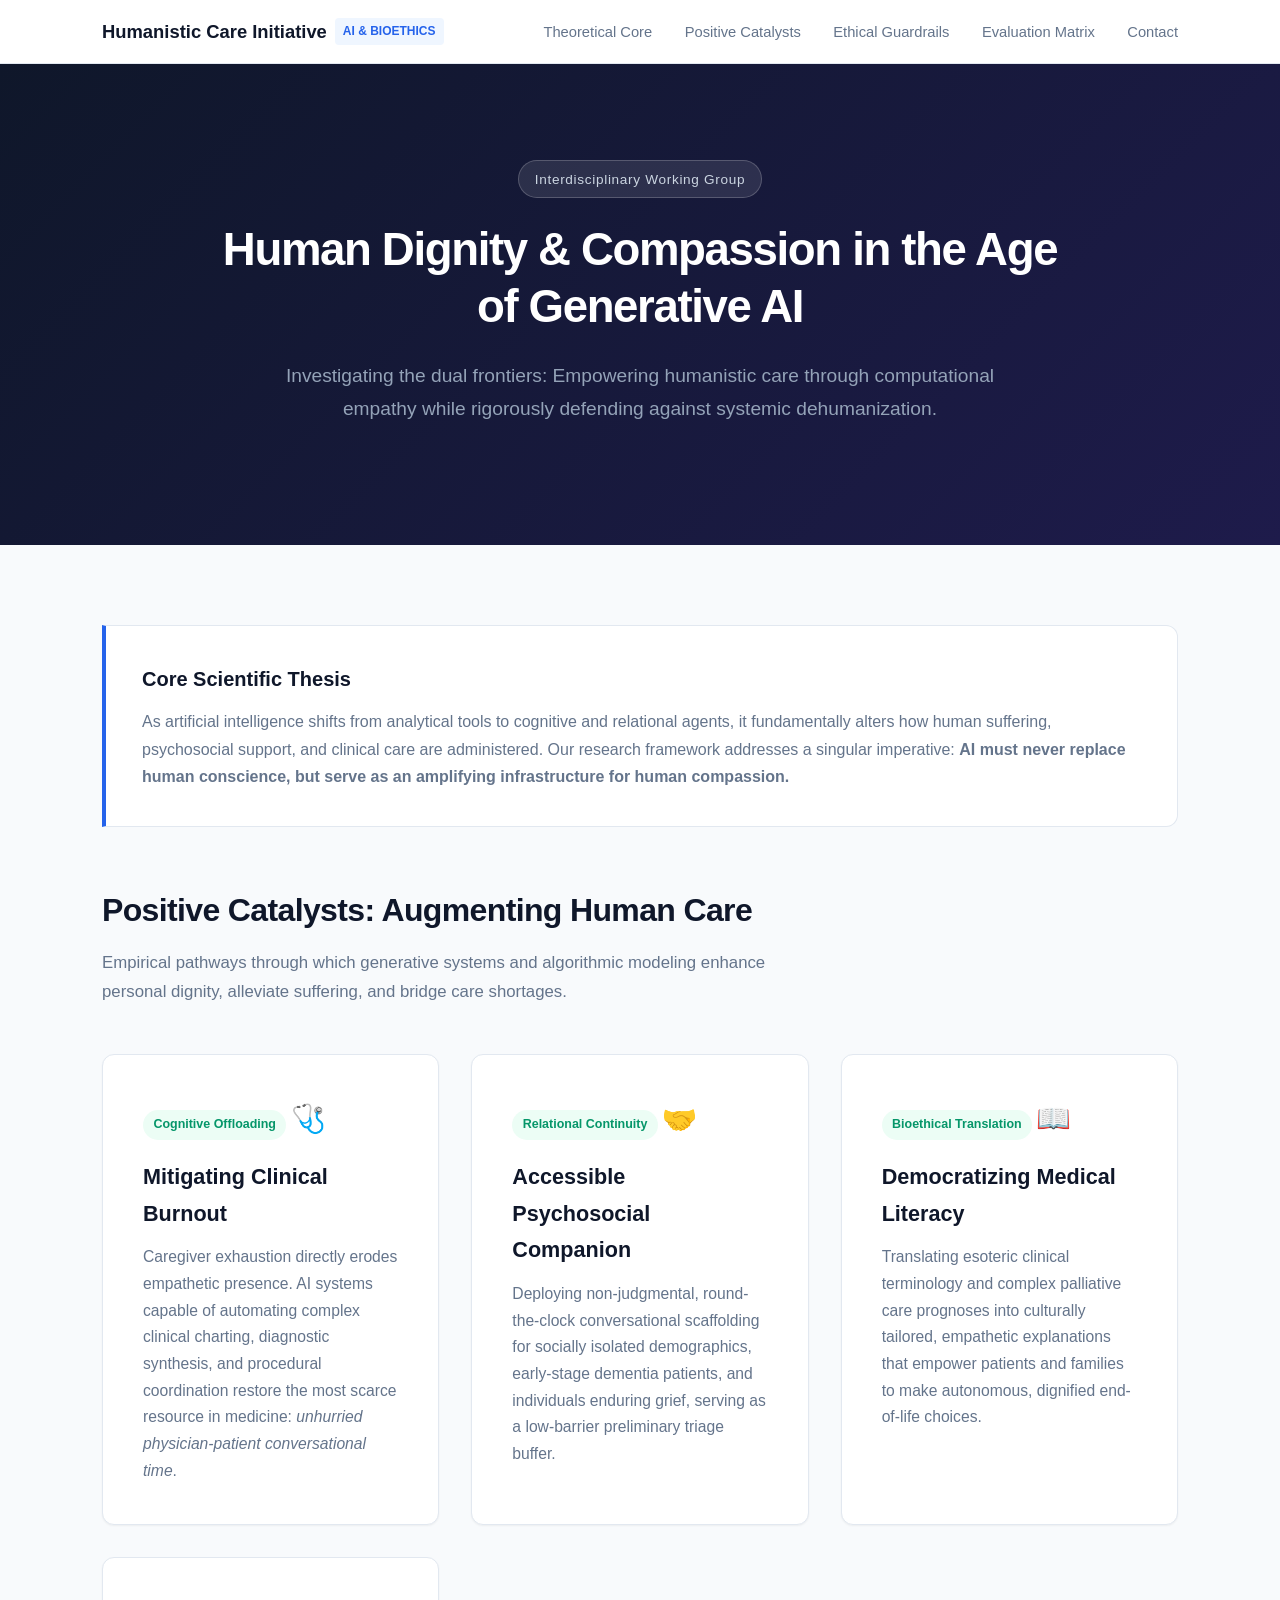
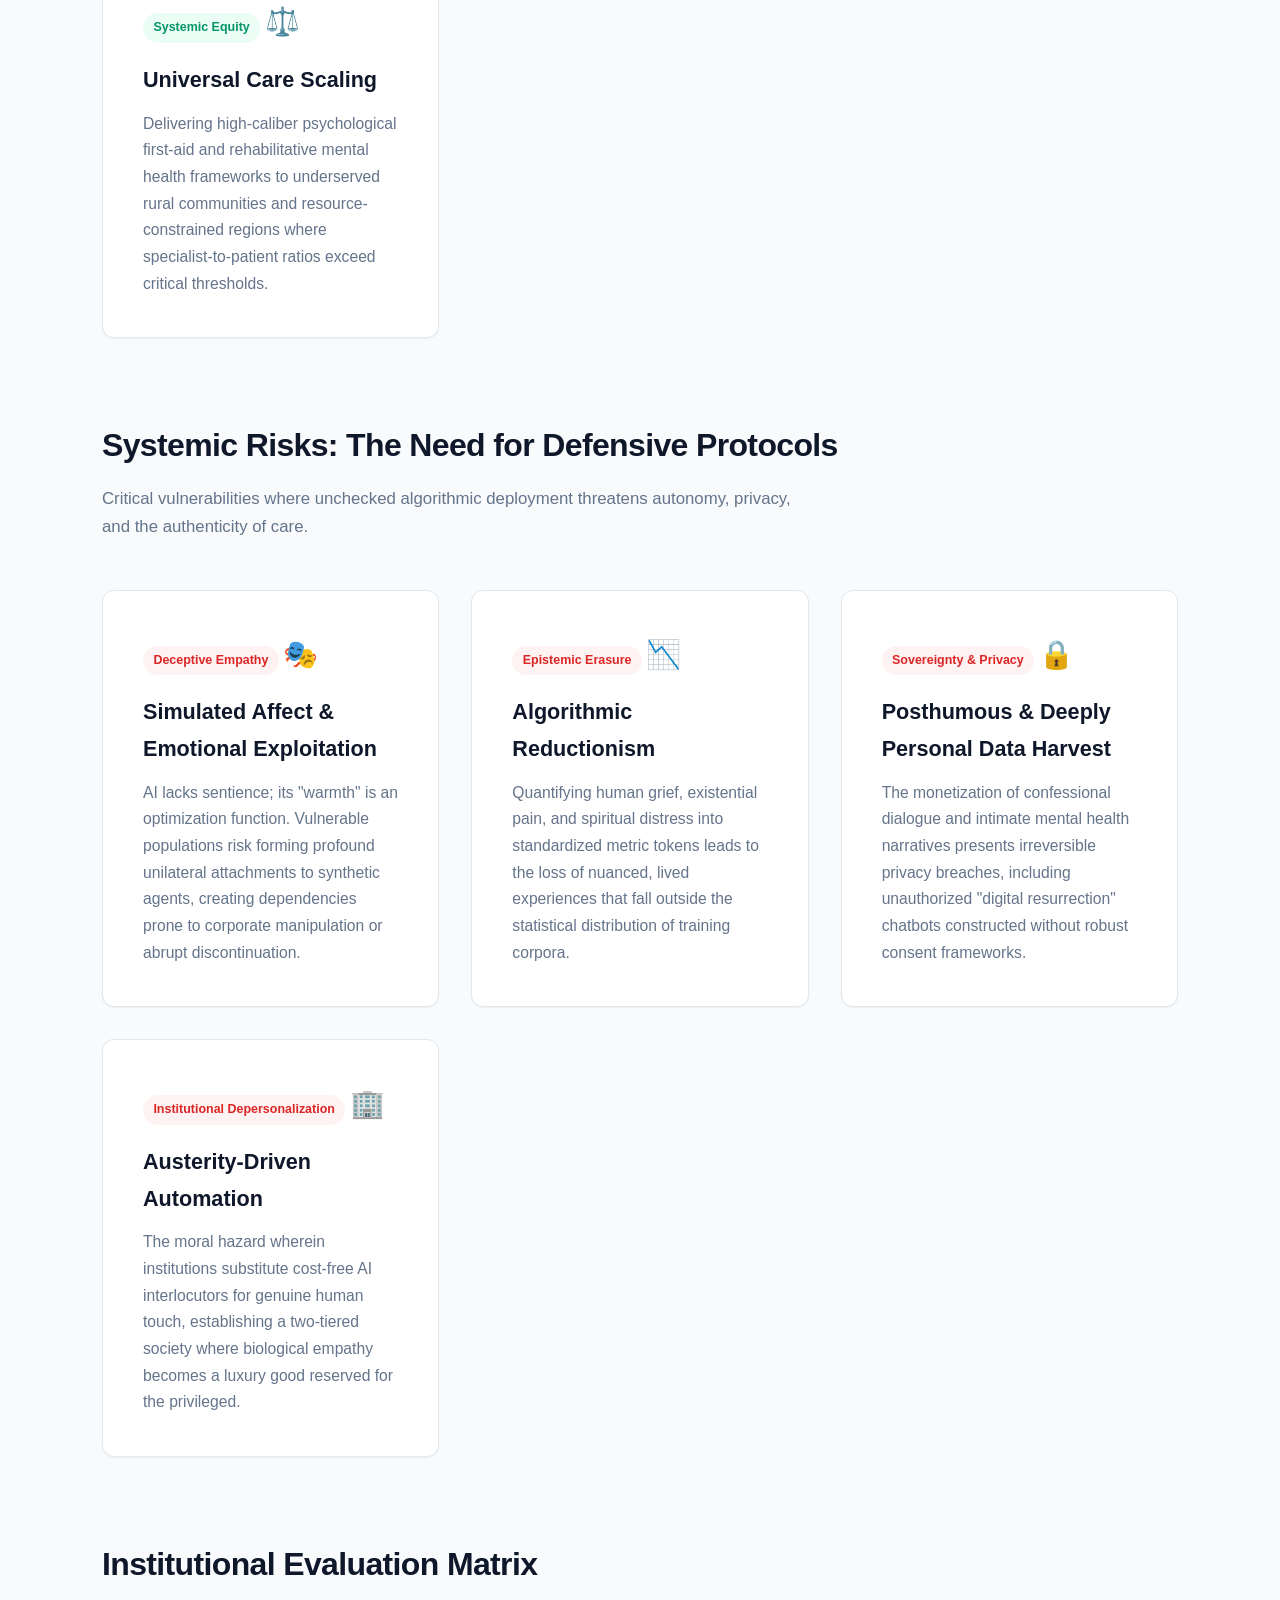
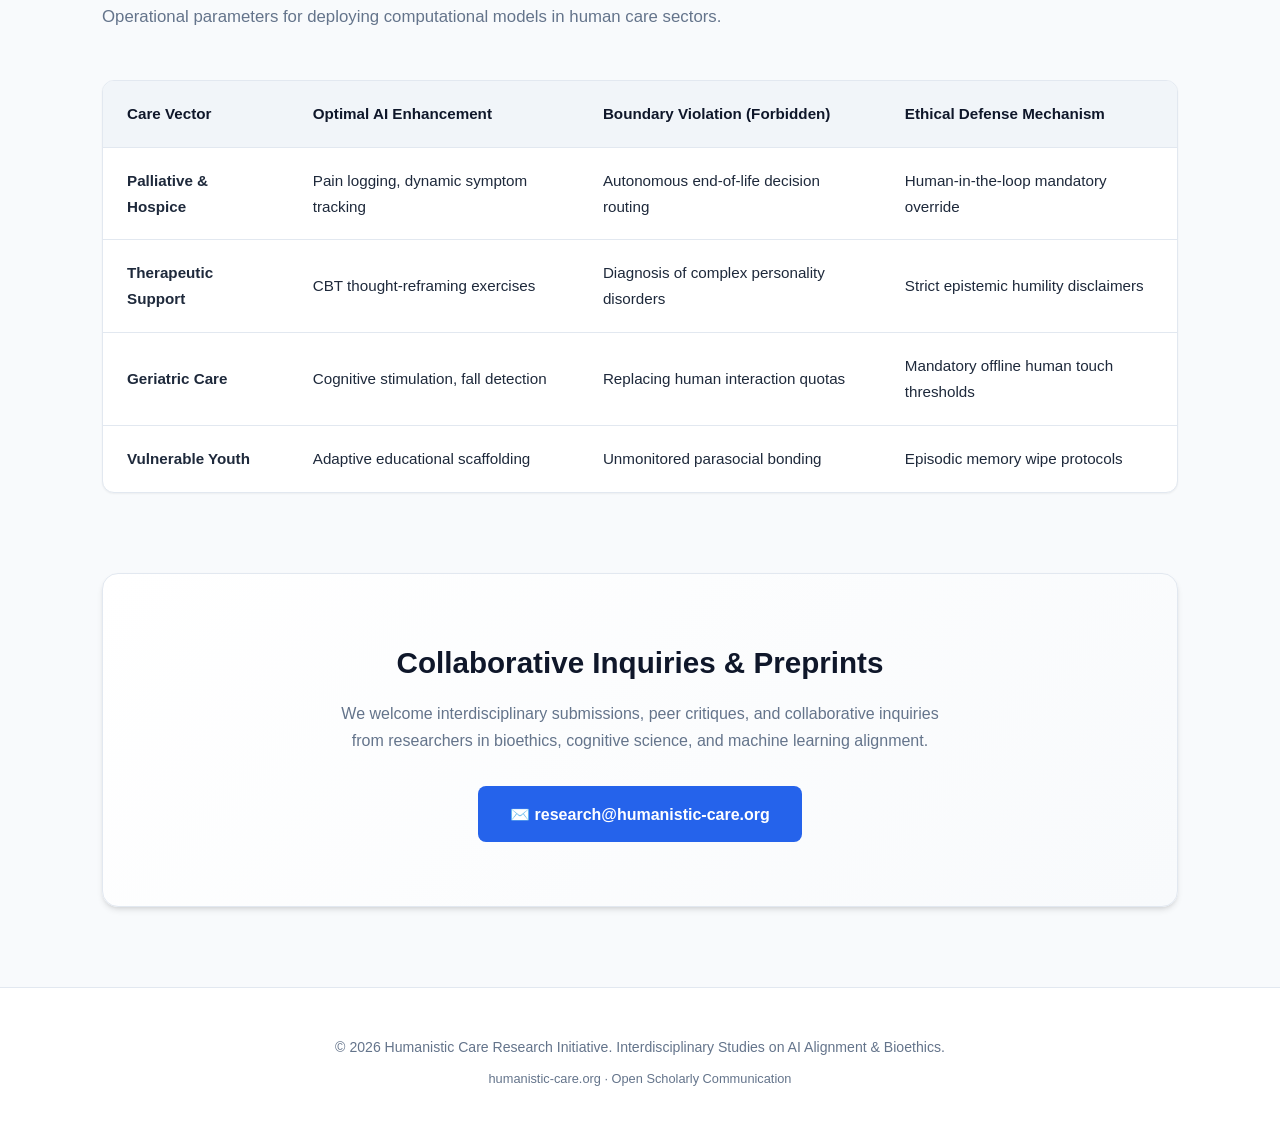
==== index.html @ 0f1ab233 "Update index.html" ====
<!DOCTYPE html>
<html lang="en">
<head>
  <meta charset="UTF-8">
  <meta name="viewport" content="width=device-width, initial-scale=1.0">
  <title>Humanistic Care in the Age of AI | Research Initiative</title>
  <meta name="description" content="Investigating the dual frontiers of artificial intelligence in humanistic care: positive catalysts for human dignity and ethical defense against systemic risks.">
  <style>
    :root {
      --primary: #0f172a;
      --secondary: #1e293b;
      --accent: #2563eb;
      --accent-soft: #eff6ff;
      --risk: #dc2626;
      --risk-soft: #fef2f2;
      --positive: #059669;
      --positive-soft: #ecfdf5;
      --text: #1e293b;
      --text-muted: #64748b;
      --bg-page: #f8fafc;
      --card-bg: #ffffff;
      --border: #e2e8f0;
      --shadow-sm: 0 1px 2px 0 rgb(0 0 0 / 0.05);
      --shadow-md: 0 4px 6px -1px rgb(0 0 0 / 0.1), 0 2px 4px -2px rgb(0 0 0 / 0.1);
      --shadow-lg: 0 10px 15px -3px rgb(0 0 0 / 0.1), 0 4px 6px -4px rgb(0 0 0 / 0.1);
    }
    * { box-sizing: border-box; margin: 0; padding: 0; }
    body {
      font-family: -apple-system, BlinkMacSystemFont, "Segoe UI", Roboto, "Helvetica Neue", Arial, sans-serif;
      line-height: 1.7;
      color: var(--text);
      background-color: var(--bg-page);
      scroll-behavior: smooth;
    }
    header {
      background: rgba(255, 255, 255, 0.95);
      backdrop-filter: blur(8px);
      border-bottom: 1px solid var(--border);
      position: sticky;
      top: 0;
      z-index: 1000;
    }
    .header-inner {
      max-width: 1140px;
      margin: 0 auto;
      padding: 1rem 2rem;
      display: flex;
      justify-content: space-between;
      align-items: center;
    }
    .brand {
      font-size: 1.15rem;
      font-weight: 700;
      color: var(--primary);
      text-decoration: none;
      display: flex;
      align-items: center;
      gap: 0.5rem;
    }
    .brand-tag {
      background: var(--accent-soft);
      color: var(--accent);
      font-size: 0.75rem;
      padding: 0.2rem 0.5rem;
      border-radius: 4px;
      font-weight: 600;
      text-transform: uppercase;
    }
    nav a {
      color: var(--text-muted);
      text-decoration: none;
      margin-left: 1.75rem;
      font-size: 0.92rem;
      font-weight: 500;
      transition: color 0.2s ease;
    }
    nav a:hover { color: var(--accent); }
    .hero {
      background: linear-gradient(135deg, #0f172a 0%, #1e1b4b 100%);
      color: #ffffff;
      padding: 6rem 2rem 5rem;
      text-align: center;
      position: relative;
    }
    .hero-container { max-width: 880px; margin: 0 auto; }
    .badge {
      display: inline-block;
      padding: 0.4rem 1rem;
      background: rgba(255, 255, 255, 0.1);
      border: 1px solid rgba(255, 255, 255, 0.2);
      border-radius: 999px;
      font-size: 0.85rem;
      letter-spacing: 0.05em;
      margin-bottom: 1.5rem;
      color: #cbd5e1;
    }
    .hero h1 {
      font-size: 2.85rem;
      font-weight: 800;
      line-height: 1.25;
      margin-bottom: 1.5rem;
      letter-spacing: -0.03em;
    }
    .hero p {
      font-size: 1.2rem;
      color: #94a3b8;
      max-width: 760px;
      margin: 0 auto 2.5rem;
      font-weight: 300;
    }
    .container { max-width: 1140px; margin: 0 auto; padding: 5rem 2rem; }
    .section-title {
      font-size: 2rem;
      font-weight: 800;
      color: var(--primary);
      margin-bottom: 0.75rem;
      letter-spacing: -0.02em;
    }
    .section-subtitle {
      color: var(--text-muted);
      font-size: 1.05rem;
      margin-bottom: 3rem;
      max-width: 720px;
    }
    .grid-2 {
      display: grid;
      grid-template-columns: repeat(auto-fit, minmax(320px, 1fr));
      gap: 2rem;
    }
    .card {
      background: var(--card-bg);
      border: 1px solid var(--border);
      border-radius: 12px;
      padding: 2.5rem;
      box-shadow: var(--shadow-sm);
      transition: all 0.25s ease;
    }
    .card:hover {
      transform: translateY(-4px);
      box-shadow: var(--shadow-lg);
    }
    .card-icon {
      font-size: 1.75rem;
      margin-bottom: 1rem;
      display: inline-block;
    }
    .card h3 {
      font-size: 1.35rem;
      color: var(--primary);
      margin-bottom: 0.75rem;
    }
    .card p {
      color: var(--text-muted);
      font-size: 0.98rem;
      line-height: 1.7;
    }
    .tag {
      display: inline-block;
      font-size: 0.78rem;
      font-weight: 600;
      padding: 0.25rem 0.65rem;
      border-radius: 999px;
      margin-bottom: 1rem;
    }
    .tag-positive { background: var(--positive-soft); color: var(--positive); }
    .tag-risk { background: var(--risk-soft); color: var(--risk); }
    .table-container {
      background: var(--card-bg);
      border: 1px solid var(--border);
      border-radius: 12px;
      overflow-x: auto;
      margin-top: 2rem;
      box-shadow: var(--shadow-sm);
    }
    table {
      width: 100%;
      border-collapse: collapse;
      text-align: left;
      font-size: 0.95rem;
    }
    th {
      background: #f1f5f9;
      color: var(--primary);
      font-weight: 600;
      padding: 1.25rem 1.5rem;
      border-bottom: 1px solid var(--border);
    }
    td {
      padding: 1.25rem 1.5rem;
      border-bottom: 1px solid var(--border);
      color: var(--text);
    }
    tr:last-child td { border-bottom: none; }
    .callout {
      border-left: 4px solid var(--accent);
      background: #ffffff;
      padding: 2.25rem;
      border-radius: 0 12px 12px 0;
      border-top: 1px solid var(--border);
      border-right: 1px solid var(--border);
      border-bottom: 1px solid var(--border);
      margin-bottom: 3.5rem;
    }
    .callout h4 {
      color: var(--primary);
      font-size: 1.25rem;
      margin-bottom: 0.75rem;
    }
    .callout p { color: var(--text-muted); font-size: 1rem; }
    .contact-card {
      background: linear-gradient(135deg, #ffffff 0%, #f8fafc 100%);
      border: 1px solid var(--border);
      border-radius: 16px;
      padding: 4rem 2rem;
      text-align: center;
      box-shadow: var(--shadow-md);
    }
    .contact-card h3 { font-size: 1.85rem; color: var(--primary); margin-bottom: 0.75rem; }
    .contact-card p { color: var(--text-muted); max-width: 600px; margin: 0 auto 2rem; }
    .email-btn {
      display: inline-flex;
      align-items: center;
      gap: 0.5rem;
      padding: 0.9rem 2rem;
      background: var(--accent);
      color: #ffffff;
      text-decoration: none;
      border-radius: 8px;
      font-weight: 600;
      font-size: 1rem;
      transition: background 0.2s ease;
    }
    .email-btn:hover { background: #1d4ed8; }
    footer {
      border-top: 1px solid var(--border);
      background: #ffffff;
      padding: 3rem 2rem;
      text-align: center;
      color: var(--text-muted);
      font-size: 0.88rem;
    }
    @media (max-width: 768px) {
      .hero h1 { font-size: 2.15rem; }
      nav { display: none; }
    }
  </style>
</head>
<body>

  <header>
    <div class="header-inner">
      <a href="#" class="brand">
        Humanistic Care Initiative
        <span class="brand-tag">AI &amp; Bioethics</span>
      </a>
      <nav>
        <a href="#mission">Theoretical Core</a>
        <a href="#catalysts">Positive Catalysts</a>
        <a href="#safeguards">Ethical Guardrails</a>
        <a href="#matrix">Evaluation Matrix</a>
        <a href="#contact">Contact</a>
      </nav>
    </div>
  </header>

  <section class="hero">
    <div class="hero-container">
      <div class="badge">Interdisciplinary Working Group</div>
      <h1>Human Dignity &amp; Compassion in the Age of Generative AI</h1>
      <p>Investigating the dual frontiers: Empowering humanistic care through computational empathy while rigorously defending against systemic dehumanization.</p>
    </div>
  </section>

  <main class="container">
    
    <section id="mission">
      <div class="callout">
        <h4>Core Scientific Thesis</h4>
        <p>As artificial intelligence shifts from analytical tools to cognitive and relational agents, it fundamentally alters how human suffering, psychosocial support, and clinical care are administered. Our research framework addresses a singular imperative: <strong>AI must never replace human conscience, but serve as an amplifying infrastructure for human compassion.</strong></p>
      </div>
    </section>

    <!-- SECTION 1: POSITIVE CATALYSTS -->
    <section id="catalysts">
      <h2 class="section-title">Positive Catalysts: Augmenting Human Care</h2>
      <p class="section-subtitle">Empirical pathways through which generative systems and algorithmic modeling enhance personal dignity, alleviate suffering, and bridge care shortages.</p>
      
      <div class="grid-2">
        <div class="card">
          <span class="tag tag-positive">Cognitive Offloading</span>
          <div class="card-icon">🩺</div>
          <h3>Mitigating Clinical Burnout</h3>
          <p>Caregiver exhaustion directly erodes empathetic presence. AI systems capable of automating complex clinical charting, diagnostic synthesis, and procedural coordination restore the most scarce resource in medicine: <em>unhurried physician-patient conversational time</em>.</p>
        </div>

        <div class="card">
          <span class="tag tag-positive">Relational Continuity</span>
          <div class="card-icon">🤝</div>
          <h3>Accessible Psychosocial Companion</h3>
          <p>Deploying non-judgmental, round-the-clock conversational scaffolding for socially isolated demographics, early-stage dementia patients, and individuals enduring grief, serving as a low-barrier preliminary triage buffer.</p>
        </div>

        <div class="card">
          <span class="tag tag-positive">Bioethical Translation</span>
          <div class="card-icon">📖</div>
          <h3>Democratizing Medical Literacy</h3>
          <p>Translating esoteric clinical terminology and complex palliative care prognoses into culturally tailored, empathetic explanations that empower patients and families to make autonomous, dignified end-of-life choices.</p>
        </div>

        <div class="card">
          <span class="tag tag-positive">Systemic Equity</span>
          <div class="card-icon">⚖️</div>
          <h3>Universal Care Scaling</h3>
          <p>Delivering high-caliber psychological first-aid and rehabilitative mental health frameworks to underserved rural communities and resource-constrained regions where specialist-to-patient ratios exceed critical thresholds.</p>
        </div>
      </div>
    </section>

    <!-- SECTION 2: ETHICAL SAFEGUARDS -->
    <section id="safeguards" style="margin-top: 5rem;">
      <h2 class="section-title">Systemic Risks: The Need for Defensive Protocols</h2>
      <p class="section-subtitle">Critical vulnerabilities where unchecked algorithmic deployment threatens autonomy, privacy, and the authenticity of care.</p>
      
      <div class="grid-2">
        <div class="card">
          <span class="tag tag-risk">Deceptive Empathy</span>
          <div class="card-icon">🎭</div>
          <h3>Simulated Affect &amp; Emotional Exploitation</h3>
          <p>AI lacks sentience; its "warmth" is an optimization function. Vulnerable populations risk forming profound unilateral attachments to synthetic agents, creating dependencies prone to corporate manipulation or abrupt discontinuation.</p>
        </div>

        <div class="card">
          <span class="tag tag-risk">Epistemic Erasure</span>
          <div class="card-icon">📉</div>
          <h3>Algorithmic Reductionism</h3>
          <p>Quantifying human grief, existential pain, and spiritual distress into standardized metric tokens leads to the loss of nuanced, lived experiences that fall outside the statistical distribution of training corpora.</p>
        </div>

        <div class="card">
          <span class="tag tag-risk">Sovereignty &amp; Privacy</span>
          <div class="card-icon">🔒</div>
          <h3>Posthumous &amp; Deeply Personal Data Harvest</h3>
          <p>The monetization of confessional dialogue and intimate mental health narratives presents irreversible privacy breaches, including unauthorized "digital resurrection" chatbots constructed without robust consent frameworks.</p>
        </div>

        <div class="card">
          <span class="tag tag-risk">Institutional Depersonalization</span>
          <div class="card-icon">🏢</div>
          <h3>Austerity-Driven Automation</h3>
          <p>The moral hazard wherein institutions substitute cost-free AI interlocutors for genuine human touch, establishing a two-tiered society where biological empathy becomes a luxury good reserved for the privileged.</p>
        </div>
      </div>
    </section>

    <!-- SECTION 3: COMPARATIVE MATRIX -->
    <section id="matrix" style="margin-top: 5rem;">
      <h2 class="section-title">Institutional Evaluation Matrix</h2>
      <p class="section-subtitle">Operational parameters for deploying computational models in human care sectors.</p>
      
      <div class="table-container">
        <table>
          <thead>
            <tr>
              <th>Care Vector</th>
              <th>Optimal AI Enhancement</th>
              <th>Boundary Violation (Forbidden)</th>
              <th>Ethical Defense Mechanism</th>
            </tr>
          </thead>
          <tbody>
            <tr>
              <td><strong>Palliative &amp; Hospice</strong></td>
              <td>Pain logging, dynamic symptom tracking</td>
              <td>Autonomous end-of-life decision routing</td>
              <td>Human-in-the-loop mandatory override</td>
            </tr>
            <tr>
              <td><strong>Therapeutic Support</strong></td>
              <td>CBT thought-reframing exercises</td>
              <td>Diagnosis of complex personality disorders</td>
              <td>Strict epistemic humility disclaimers</td>
            </tr>
            <tr>
              <td><strong>Geriatric Care</strong></td>
              <td>Cognitive stimulation, fall detection</td>
              <td>Replacing human interaction quotas</td>
              <td>Mandatory offline human touch thresholds</td>
            </tr>
            <tr>
              <td><strong>Vulnerable Youth</strong></td>
              <td>Adaptive educational scaffolding</td>
              <td>Unmonitored parasocial bonding</td>
              <td>Episodic memory wipe protocols</td>
            </tr>
          </tbody>
        </table>
      </div>
    </section>

    <!-- SECTION 4: CONTACT / INQUIRY -->
    <section id="contact" style="margin-top: 5rem;">
      <div class="contact-card">
        <h3>Collaborative Inquiries &amp; Preprints</h3>
        <p>We welcome interdisciplinary submissions, peer critiques, and collaborative inquiries from researchers in bioethics, cognitive science, and machine learning alignment.</p>
        <a href="mailto:research@humanistic-care.org" class="email-btn">
          ✉️ research@humanistic-care.org
        </a>
      </div>
    </section>

  </main>

  <footer>
    <p>&copy; 2026 Humanistic Care Research Initiative. Interdisciplinary Studies on AI Alignment &amp; Bioethics.</p>
    <p style="margin-top: 0.5rem; font-size: 0.8rem;">humanistic-care.org &middot; Open Scholarly Communication</p>
  </footer>

</body>
</html>
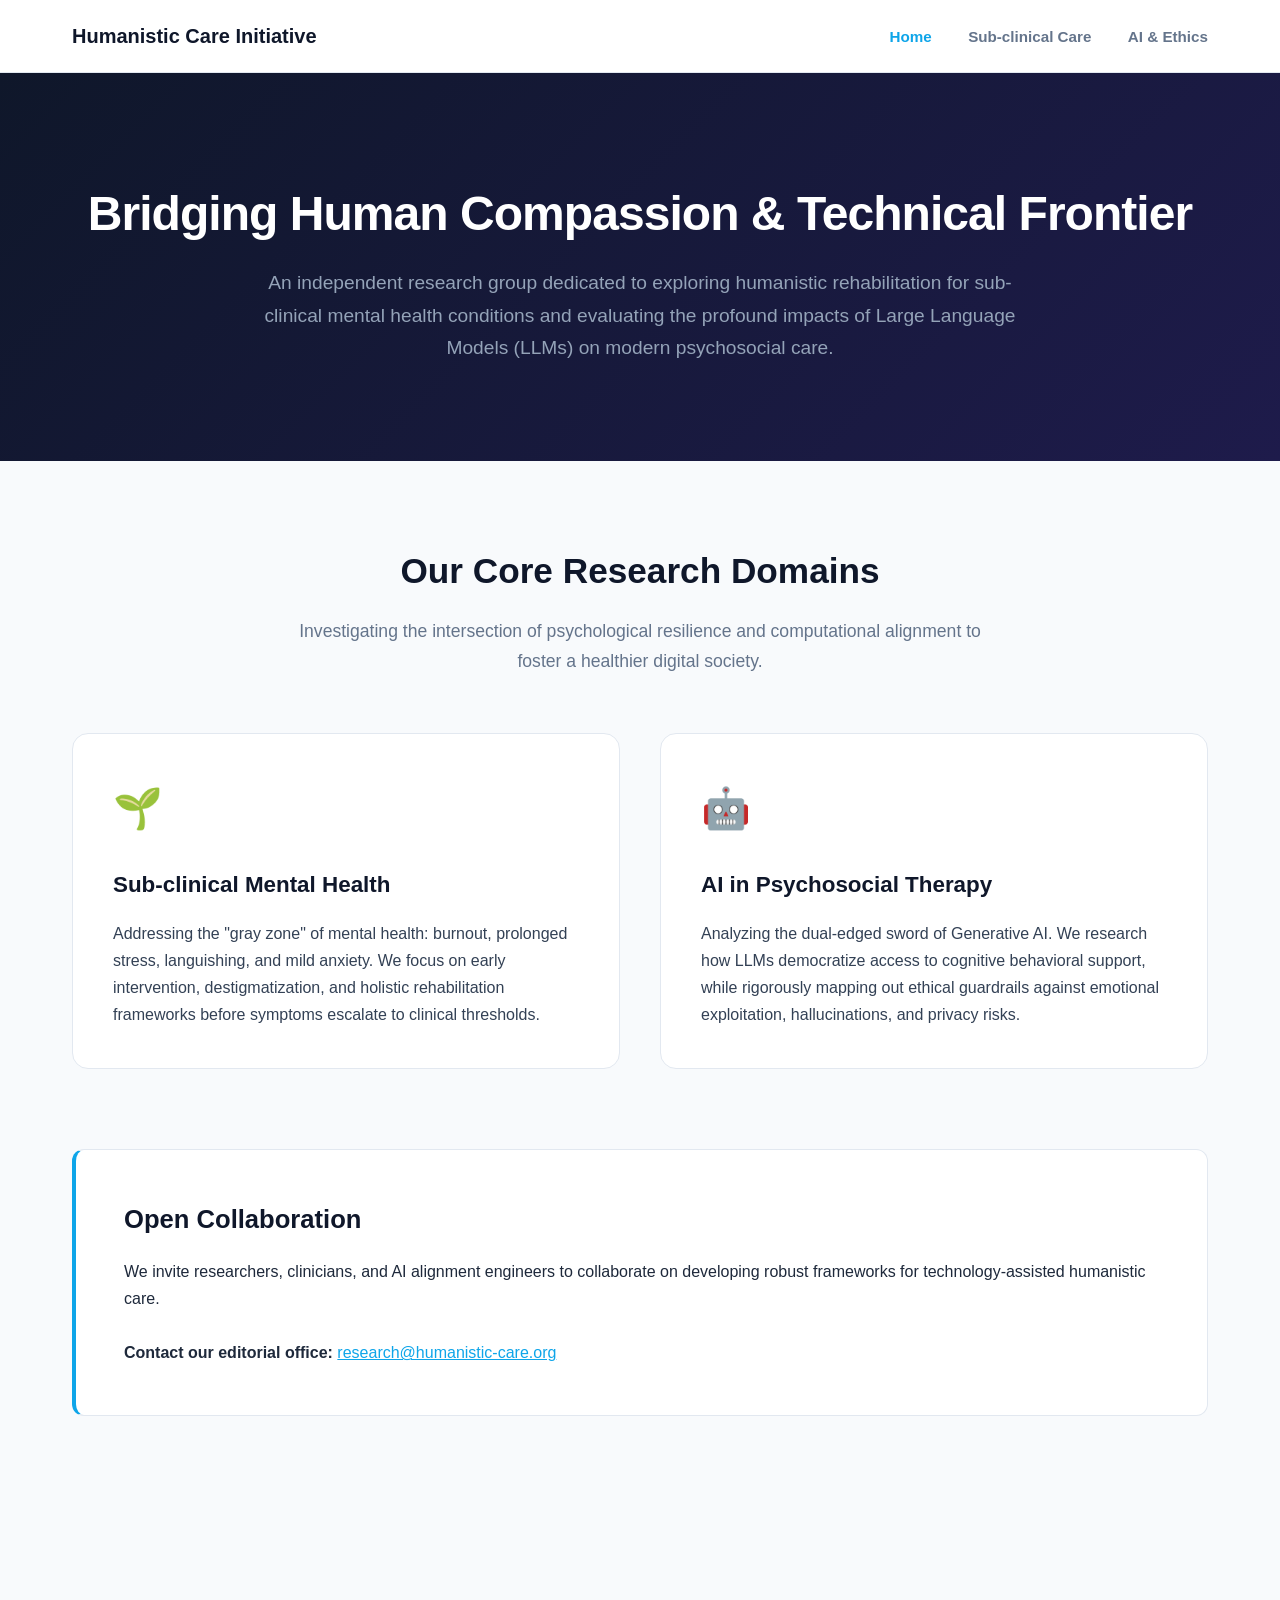
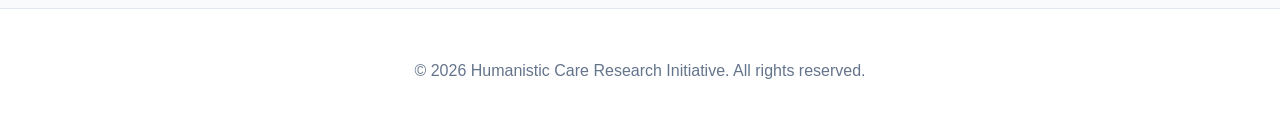
==== commit ee9bd8bf: "Update index.html" ====
--- a/index.html
+++ b/index.html
@@ -3,417 +3,60 @@
 <head>
   <meta charset="UTF-8">
   <meta name="viewport" content="width=device-width, initial-scale=1.0">
-  <title>Humanistic Care in the Age of AI | Research Initiative</title>
-  <meta name="description" content="Investigating the dual frontiers of artificial intelligence in humanistic care: positive catalysts for human dignity and ethical defense against systemic risks.">
-  <style>
-    :root {
-      --primary: #0f172a;
-      --secondary: #1e293b;
-      --accent: #2563eb;
-      --accent-soft: #eff6ff;
-      --risk: #dc2626;
-      --risk-soft: #fef2f2;
-      --positive: #059669;
-      --positive-soft: #ecfdf5;
-      --text: #1e293b;
-      --text-muted: #64748b;
-      --bg-page: #f8fafc;
-      --card-bg: #ffffff;
-      --border: #e2e8f0;
-      --shadow-sm: 0 1px 2px 0 rgb(0 0 0 / 0.05);
-      --shadow-md: 0 4px 6px -1px rgb(0 0 0 / 0.1), 0 2px 4px -2px rgb(0 0 0 / 0.1);
-      --shadow-lg: 0 10px 15px -3px rgb(0 0 0 / 0.1), 0 4px 6px -4px rgb(0 0 0 / 0.1);
-    }
-    * { box-sizing: border-box; margin: 0; padding: 0; }
-    body {
-      font-family: -apple-system, BlinkMacSystemFont, "Segoe UI", Roboto, "Helvetica Neue", Arial, sans-serif;
-      line-height: 1.7;
-      color: var(--text);
-      background-color: var(--bg-page);
-      scroll-behavior: smooth;
-    }
-    header {
-      background: rgba(255, 255, 255, 0.95);
-      backdrop-filter: blur(8px);
-      border-bottom: 1px solid var(--border);
-      position: sticky;
-      top: 0;
-      z-index: 1000;
-    }
-    .header-inner {
-      max-width: 1140px;
-      margin: 0 auto;
-      padding: 1rem 2rem;
-      display: flex;
-      justify-content: space-between;
-      align-items: center;
-    }
-    .brand {
-      font-size: 1.15rem;
-      font-weight: 700;
-      color: var(--primary);
-      text-decoration: none;
-      display: flex;
-      align-items: center;
-      gap: 0.5rem;
-    }
-    .brand-tag {
-      background: var(--accent-soft);
-      color: var(--accent);
-      font-size: 0.75rem;
-      padding: 0.2rem 0.5rem;
-      border-radius: 4px;
-      font-weight: 600;
-      text-transform: uppercase;
-    }
-    nav a {
-      color: var(--text-muted);
-      text-decoration: none;
-      margin-left: 1.75rem;
-      font-size: 0.92rem;
-      font-weight: 500;
-      transition: color 0.2s ease;
-    }
-    nav a:hover { color: var(--accent); }
-    .hero {
-      background: linear-gradient(135deg, #0f172a 0%, #1e1b4b 100%);
-      color: #ffffff;
-      padding: 6rem 2rem 5rem;
-      text-align: center;
-      position: relative;
-    }
-    .hero-container { max-width: 880px; margin: 0 auto; }
-    .badge {
-      display: inline-block;
-      padding: 0.4rem 1rem;
-      background: rgba(255, 255, 255, 0.1);
-      border: 1px solid rgba(255, 255, 255, 0.2);
-      border-radius: 999px;
-      font-size: 0.85rem;
-      letter-spacing: 0.05em;
-      margin-bottom: 1.5rem;
-      color: #cbd5e1;
-    }
-    .hero h1 {
-      font-size: 2.85rem;
-      font-weight: 800;
-      line-height: 1.25;
-      margin-bottom: 1.5rem;
-      letter-spacing: -0.03em;
-    }
-    .hero p {
-      font-size: 1.2rem;
-      color: #94a3b8;
-      max-width: 760px;
-      margin: 0 auto 2.5rem;
-      font-weight: 300;
-    }
-    .container { max-width: 1140px; margin: 0 auto; padding: 5rem 2rem; }
-    .section-title {
-      font-size: 2rem;
-      font-weight: 800;
-      color: var(--primary);
-      margin-bottom: 0.75rem;
-      letter-spacing: -0.02em;
-    }
-    .section-subtitle {
-      color: var(--text-muted);
-      font-size: 1.05rem;
-      margin-bottom: 3rem;
-      max-width: 720px;
-    }
-    .grid-2 {
-      display: grid;
-      grid-template-columns: repeat(auto-fit, minmax(320px, 1fr));
-      gap: 2rem;
-    }
-    .card {
-      background: var(--card-bg);
-      border: 1px solid var(--border);
-      border-radius: 12px;
-      padding: 2.5rem;
-      box-shadow: var(--shadow-sm);
-      transition: all 0.25s ease;
-    }
-    .card:hover {
-      transform: translateY(-4px);
-      box-shadow: var(--shadow-lg);
-    }
-    .card-icon {
-      font-size: 1.75rem;
-      margin-bottom: 1rem;
-      display: inline-block;
-    }
-    .card h3 {
-      font-size: 1.35rem;
-      color: var(--primary);
-      margin-bottom: 0.75rem;
-    }
-    .card p {
-      color: var(--text-muted);
-      font-size: 0.98rem;
-      line-height: 1.7;
-    }
-    .tag {
-      display: inline-block;
-      font-size: 0.78rem;
-      font-weight: 600;
-      padding: 0.25rem 0.65rem;
-      border-radius: 999px;
-      margin-bottom: 1rem;
-    }
-    .tag-positive { background: var(--positive-soft); color: var(--positive); }
-    .tag-risk { background: var(--risk-soft); color: var(--risk); }
-    .table-container {
-      background: var(--card-bg);
-      border: 1px solid var(--border);
-      border-radius: 12px;
-      overflow-x: auto;
-      margin-top: 2rem;
-      box-shadow: var(--shadow-sm);
-    }
-    table {
-      width: 100%;
-      border-collapse: collapse;
-      text-align: left;
-      font-size: 0.95rem;
-    }
-    th {
-      background: #f1f5f9;
-      color: var(--primary);
-      font-weight: 600;
-      padding: 1.25rem 1.5rem;
-      border-bottom: 1px solid var(--border);
-    }
-    td {
-      padding: 1.25rem 1.5rem;
-      border-bottom: 1px solid var(--border);
-      color: var(--text);
-    }
-    tr:last-child td { border-bottom: none; }
-    .callout {
-      border-left: 4px solid var(--accent);
-      background: #ffffff;
-      padding: 2.25rem;
-      border-radius: 0 12px 12px 0;
-      border-top: 1px solid var(--border);
-      border-right: 1px solid var(--border);
-      border-bottom: 1px solid var(--border);
-      margin-bottom: 3.5rem;
-    }
-    .callout h4 {
-      color: var(--primary);
-      font-size: 1.25rem;
-      margin-bottom: 0.75rem;
-    }
-    .callout p { color: var(--text-muted); font-size: 1rem; }
-    .contact-card {
-      background: linear-gradient(135deg, #ffffff 0%, #f8fafc 100%);
-      border: 1px solid var(--border);
-      border-radius: 16px;
-      padding: 4rem 2rem;
-      text-align: center;
-      box-shadow: var(--shadow-md);
-    }
-    .contact-card h3 { font-size: 1.85rem; color: var(--primary); margin-bottom: 0.75rem; }
-    .contact-card p { color: var(--text-muted); max-width: 600px; margin: 0 auto 2rem; }
-    .email-btn {
-      display: inline-flex;
-      align-items: center;
-      gap: 0.5rem;
-      padding: 0.9rem 2rem;
-      background: var(--accent);
-      color: #ffffff;
-      text-decoration: none;
-      border-radius: 8px;
-      font-weight: 600;
-      font-size: 1rem;
-      transition: background 0.2s ease;
-    }
-    .email-btn:hover { background: #1d4ed8; }
-    footer {
-      border-top: 1px solid var(--border);
-      background: #ffffff;
-      padding: 3rem 2rem;
-      text-align: center;
-      color: var(--text-muted);
-      font-size: 0.88rem;
-    }
-    @media (max-width: 768px) {
-      .hero h1 { font-size: 2.15rem; }
-      nav { display: none; }
-    }
-  </style>
+  <title>Humanistic Care Research Initiative</title>
+  <link rel="stylesheet" href="style.css">
 </head>
 <body>
-
   <header>
     <div class="header-inner">
-      <a href="#" class="brand">
-        Humanistic Care Initiative
-        <span class="brand-tag">AI &amp; Bioethics</span>
-      </a>
-      <nav>
-        <a href="#mission">Theoretical Core</a>
-        <a href="#catalysts">Positive Catalysts</a>
-        <a href="#safeguards">Ethical Guardrails</a>
-        <a href="#matrix">Evaluation Matrix</a>
-        <a href="#contact">Contact</a>
+      <a href="index.html" class="brand">Humanistic Care Initiative</a>
+      <nav class="nav-links">
+        <a href="index.html" class="active">Home</a>
+        <a href="subclinical.html">Sub-clinical Care</a>
+        <a href="ai-ethics.html">AI & Ethics</a>
       </nav>
     </div>
   </header>
 
   <section class="hero">
-    <div class="hero-container">
-      <div class="badge">Interdisciplinary Working Group</div>
-      <h1>Human Dignity &amp; Compassion in the Age of Generative AI</h1>
-      <p>Investigating the dual frontiers: Empowering humanistic care through computational empathy while rigorously defending against systemic dehumanization.</p>
-    </div>
+    <h1>Bridging Human Compassion & Technical Frontier</h1>
+    <p>An independent research group dedicated to exploring humanistic rehabilitation for sub-clinical mental health conditions and evaluating the profound impacts of Large Language Models (LLMs) on modern psychosocial care.</p>
   </section>
 
   <main class="container">
-    
-    <section id="mission">
-      <div class="callout">
-        <h4>Core Scientific Thesis</h4>
-        <p>As artificial intelligence shifts from analytical tools to cognitive and relational agents, it fundamentally alters how human suffering, psychosocial support, and clinical care are administered. Our research framework addresses a singular imperative: <strong>AI must never replace human conscience, but serve as an amplifying infrastructure for human compassion.</strong></p>
-      </div>
-    </section>
+    <div class="section-header">
+      <h2>Our Core Research Domains</h2>
+      <p>Investigating the intersection of psychological resilience and computational alignment to foster a healthier digital society.</p>
+    </div>
 
-    <!-- SECTION 1: POSITIVE CATALYSTS -->
-    <section id="catalysts">
-      <h2 class="section-title">Positive Catalysts: Augmenting Human Care</h2>
-      <p class="section-subtitle">Empirical pathways through which generative systems and algorithmic modeling enhance personal dignity, alleviate suffering, and bridge care shortages.</p>
+    <div class="grid">
+      <a href="subclinical.html" style="text-decoration: none; color: inherit;">
+        <div class="card">
+          <div class="card-icon">🌱</div>
+          <h3>Sub-clinical Mental Health</h3>
+          <p>Addressing the "gray zone" of mental health: burnout, prolonged stress, languishing, and mild anxiety. We focus on early intervention, destigmatization, and holistic rehabilitation frameworks before symptoms escalate to clinical thresholds.</p>
+        </div>
+      </a>
       
-      <div class="grid-2">
+      <a href="ai-ethics.html" style="text-decoration: none; color: inherit;">
         <div class="card">
-          <span class="tag tag-positive">Cognitive Offloading</span>
-          <div class="card-icon">🩺</div>
-          <h3>Mitigating Clinical Burnout</h3>
-          <p>Caregiver exhaustion directly erodes empathetic presence. AI systems capable of automating complex clinical charting, diagnostic synthesis, and procedural coordination restore the most scarce resource in medicine: <em>unhurried physician-patient conversational time</em>.</p>
+          <div class="card-icon">🤖</div>
+          <h3>AI in Psychosocial Therapy</h3>
+          <p>Analyzing the dual-edged sword of Generative AI. We research how LLMs democratize access to cognitive behavioral support, while rigorously mapping out ethical guardrails against emotional exploitation, hallucinations, and privacy risks.</p>
         </div>
+      </a>
+    </div>
 
-        <div class="card">
-          <span class="tag tag-positive">Relational Continuity</span>
-          <div class="card-icon">🤝</div>
-          <h3>Accessible Psychosocial Companion</h3>
-          <p>Deploying non-judgmental, round-the-clock conversational scaffolding for socially isolated demographics, early-stage dementia patients, and individuals enduring grief, serving as a low-barrier preliminary triage buffer.</p>
-        </div>
-
-        <div class="card">
-          <span class="tag tag-positive">Bioethical Translation</span>
-          <div class="card-icon">📖</div>
-          <h3>Democratizing Medical Literacy</h3>
-          <p>Translating esoteric clinical terminology and complex palliative care prognoses into culturally tailored, empathetic explanations that empower patients and families to make autonomous, dignified end-of-life choices.</p>
-        </div>
-
-        <div class="card">
-          <span class="tag tag-positive">Systemic Equity</span>
-          <div class="card-icon">⚖️</div>
-          <h3>Universal Care Scaling</h3>
-          <p>Delivering high-caliber psychological first-aid and rehabilitative mental health frameworks to underserved rural communities and resource-constrained regions where specialist-to-patient ratios exceed critical thresholds.</p>
-        </div>
-      </div>
-    </section>
-
-    <!-- SECTION 2: ETHICAL SAFEGUARDS -->
-    <section id="safeguards" style="margin-top: 5rem;">
-      <h2 class="section-title">Systemic Risks: The Need for Defensive Protocols</h2>
-      <p class="section-subtitle">Critical vulnerabilities where unchecked algorithmic deployment threatens autonomy, privacy, and the authenticity of care.</p>
-      
-      <div class="grid-2">
-        <div class="card">
-          <span class="tag tag-risk">Deceptive Empathy</span>
-          <div class="card-icon">🎭</div>
-          <h3>Simulated Affect &amp; Emotional Exploitation</h3>
-          <p>AI lacks sentience; its "warmth" is an optimization function. Vulnerable populations risk forming profound unilateral attachments to synthetic agents, creating dependencies prone to corporate manipulation or abrupt discontinuation.</p>
-        </div>
-
-        <div class="card">
-          <span class="tag tag-risk">Epistemic Erasure</span>
-          <div class="card-icon">📉</div>
-          <h3>Algorithmic Reductionism</h3>
-          <p>Quantifying human grief, existential pain, and spiritual distress into standardized metric tokens leads to the loss of nuanced, lived experiences that fall outside the statistical distribution of training corpora.</p>
-        </div>
-
-        <div class="card">
-          <span class="tag tag-risk">Sovereignty &amp; Privacy</span>
-          <div class="card-icon">🔒</div>
-          <h3>Posthumous &amp; Deeply Personal Data Harvest</h3>
-          <p>The monetization of confessional dialogue and intimate mental health narratives presents irreversible privacy breaches, including unauthorized "digital resurrection" chatbots constructed without robust consent frameworks.</p>
-        </div>
-
-        <div class="card">
-          <span class="tag tag-risk">Institutional Depersonalization</span>
-          <div class="card-icon">🏢</div>
-          <h3>Austerity-Driven Automation</h3>
-          <p>The moral hazard wherein institutions substitute cost-free AI interlocutors for genuine human touch, establishing a two-tiered society where biological empathy becomes a luxury good reserved for the privileged.</p>
-        </div>
-      </div>
-    </section>
-
-    <!-- SECTION 3: COMPARATIVE MATRIX -->
-    <section id="matrix" style="margin-top: 5rem;">
-      <h2 class="section-title">Institutional Evaluation Matrix</h2>
-      <p class="section-subtitle">Operational parameters for deploying computational models in human care sectors.</p>
-      
-      <div class="table-container">
-        <table>
-          <thead>
-            <tr>
-              <th>Care Vector</th>
-              <th>Optimal AI Enhancement</th>
-              <th>Boundary Violation (Forbidden)</th>
-              <th>Ethical Defense Mechanism</th>
-            </tr>
-          </thead>
-          <tbody>
-            <tr>
-              <td><strong>Palliative &amp; Hospice</strong></td>
-              <td>Pain logging, dynamic symptom tracking</td>
-              <td>Autonomous end-of-life decision routing</td>
-              <td>Human-in-the-loop mandatory override</td>
-            </tr>
-            <tr>
-              <td><strong>Therapeutic Support</strong></td>
-              <td>CBT thought-reframing exercises</td>
-              <td>Diagnosis of complex personality disorders</td>
-              <td>Strict epistemic humility disclaimers</td>
-            </tr>
-            <tr>
-              <td><strong>Geriatric Care</strong></td>
-              <td>Cognitive stimulation, fall detection</td>
-              <td>Replacing human interaction quotas</td>
-              <td>Mandatory offline human touch thresholds</td>
-            </tr>
-            <tr>
-              <td><strong>Vulnerable Youth</strong></td>
-              <td>Adaptive educational scaffolding</td>
-              <td>Unmonitored parasocial bonding</td>
-              <td>Episodic memory wipe protocols</td>
-            </tr>
-          </tbody>
-        </table>
-      </div>
-    </section>
-
-    <!-- SECTION 4: CONTACT / INQUIRY -->
-    <section id="contact" style="margin-top: 5rem;">
-      <div class="contact-card">
-        <h3>Collaborative Inquiries &amp; Preprints</h3>
-        <p>We welcome interdisciplinary submissions, peer critiques, and collaborative inquiries from researchers in bioethics, cognitive science, and machine learning alignment.</p>
-        <a href="mailto:research@humanistic-care.org" class="email-btn">
-          ✉️ research@humanistic-care.org
-        </a>
-      </div>
-    </section>
-
+    <div class="content-block" style="margin-top: 5rem;">
+      <h3>Open Collaboration</h3>
+      <p>We invite researchers, clinicians, and AI alignment engineers to collaborate on developing robust frameworks for technology-assisted humanistic care.</p>
+      <br>
+      <p><strong>Contact our editorial office:</strong> <a href="mailto:research@humanistic-care.org" style="color: #0ea5e9;">research@humanistic-care.org</a></p>
+    </div>
   </main>
 
   <footer>
-    <p>&copy; 2026 Humanistic Care Research Initiative. Interdisciplinary Studies on AI Alignment &amp; Bioethics.</p>
-    <p style="margin-top: 0.5rem; font-size: 0.8rem;">humanistic-care.org &middot; Open Scholarly Communication</p>
+    <p>&copy; 2026 Humanistic Care Research Initiative. All rights reserved.</p>
   </footer>
-
 </body>
 </html>
--- a/style.css
+++ b/style.css
@@ -0,0 +1,42 @@
+:root {
+  --primary: #0f172a;
+  --secondary: #334155;
+  --accent: #0ea5e9;
+  --accent-soft: #e0f2fe;
+  --risk: #e11d48;
+  --risk-soft: #ffe4e6;
+  --positive: #10b981;
+  --positive-soft: #d1fae5;
+  --text: #1e293b;
+  --text-muted: #64748b;
+  --bg-page: #f8fafc;
+  --card-bg: #ffffff;
+  --border: #e2e8f0;
+}
+* { box-sizing: border-box; margin: 0; padding: 0; font-family: -apple-system, BlinkMacSystemFont, "Segoe UI", Roboto, Arial, sans-serif; }
+body { background-color: var(--bg-page); color: var(--text); line-height: 1.7; scroll-behavior: smooth; }
+header { background: rgba(255,255,255,0.95); backdrop-filter: blur(10px); border-bottom: 1px solid var(--border); position: sticky; top: 0; z-index: 1000; }
+.header-inner { max-width: 1200px; margin: 0 auto; padding: 1.2rem 2rem; display: flex; justify-content: space-between; align-items: center; }
+.brand { font-size: 1.25rem; font-weight: 800; color: var(--primary); text-decoration: none; display: flex; align-items: center; gap: 0.5rem; }
+.nav-links a { color: var(--text-muted); text-decoration: none; margin-left: 2rem; font-weight: 600; font-size: 0.95rem; transition: color 0.2s; }
+.nav-links a:hover, .nav-links a.active { color: var(--accent); }
+.hero { background: linear-gradient(135deg, #0f172a 0%, #1e1b4b 100%); color: white; padding: 7rem 2rem 6rem; text-align: center; }
+.hero h1 { font-size: 3rem; font-weight: 800; margin-bottom: 1.5rem; letter-spacing: -0.02em; line-height: 1.2; }
+.hero p { font-size: 1.2rem; color: #94a3b8; max-width: 800px; margin: 0 auto; font-weight: 300; }
+.container { max-width: 1200px; margin: 0 auto; padding: 5rem 2rem; }
+.section-header { margin-bottom: 3.5rem; text-align: center; }
+.section-header h2 { font-size: 2.2rem; color: var(--primary); margin-bottom: 1rem; }
+.section-header p { color: var(--text-muted); font-size: 1.1rem; max-width: 700px; margin: 0 auto; }
+.grid { display: grid; grid-template-columns: repeat(auto-fit, minmax(320px, 1fr)); gap: 2.5rem; }
+.card { background: var(--card-bg); border: 1px solid var(--border); border-radius: 16px; padding: 2.5rem; transition: transform 0.3s, box-shadow 0.3s; }
+.card:hover { transform: translateY(-5px); box-shadow: 0 10px 25px -5px rgba(0,0,0,0.05); }
+.card-icon { font-size: 2.5rem; margin-bottom: 1.5rem; }
+.card h3 { font-size: 1.4rem; color: var(--primary); margin-bottom: 1rem; }
+.card p { color: var(--secondary); font-size: 1rem; }
+.tag { display: inline-block; padding: 0.3rem 0.8rem; border-radius: 999px; font-size: 0.8rem; font-weight: 700; margin-bottom: 1rem; }
+.tag.positive { background: var(--positive-soft); color: var(--positive); }
+.tag.risk { background: var(--risk-soft); color: var(--risk); }
+.content-block { background: white; border: 1px solid var(--border); border-left: 4px solid var(--accent); padding: 3rem; border-radius: 12px; margin-bottom: 3rem; }
+.content-block h3 { font-size: 1.6rem; margin-bottom: 1rem; color: var(--primary); }
+footer { background: white; border-top: 1px solid var(--border); padding: 3rem 2rem; text-align: center; color: var(--text-muted); margin-top: 4rem; }
+@media (max-width: 768px) { .nav-links { display: none; } .hero h1 { font-size: 2.2rem; } }
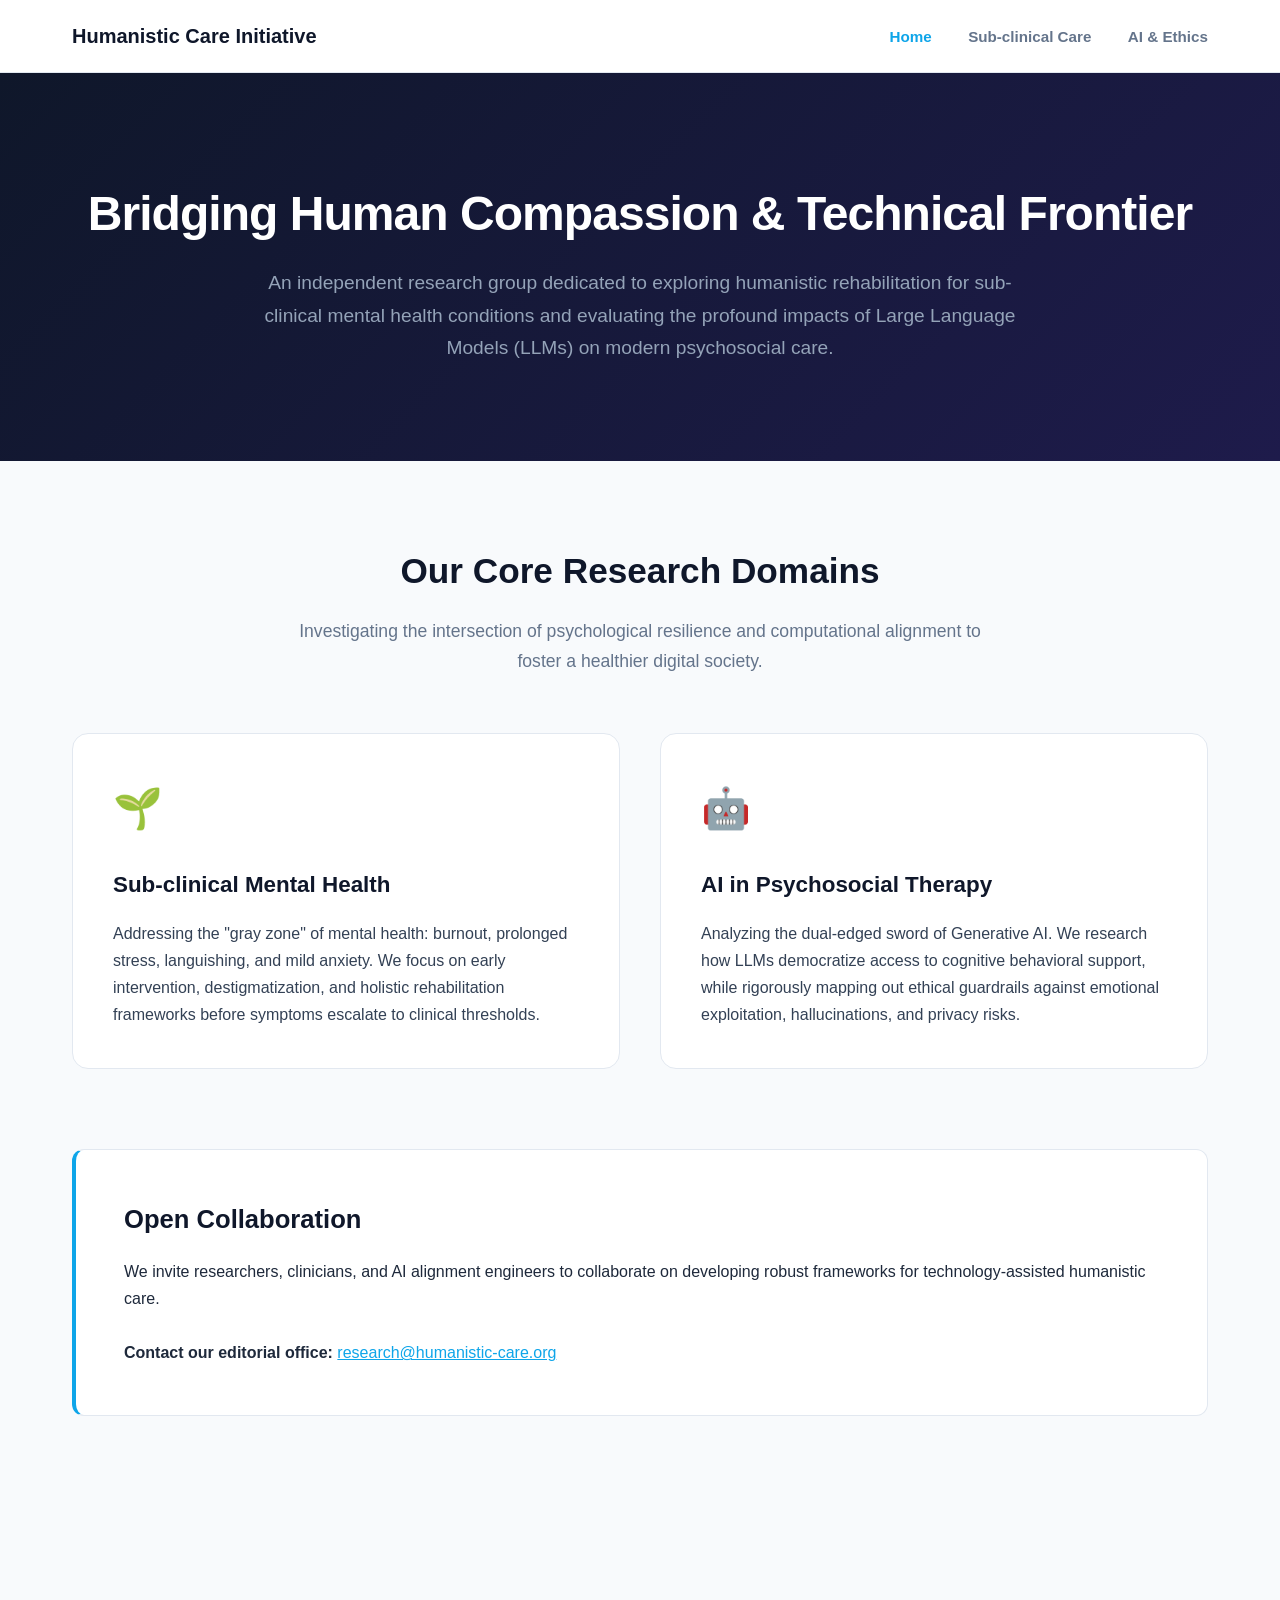
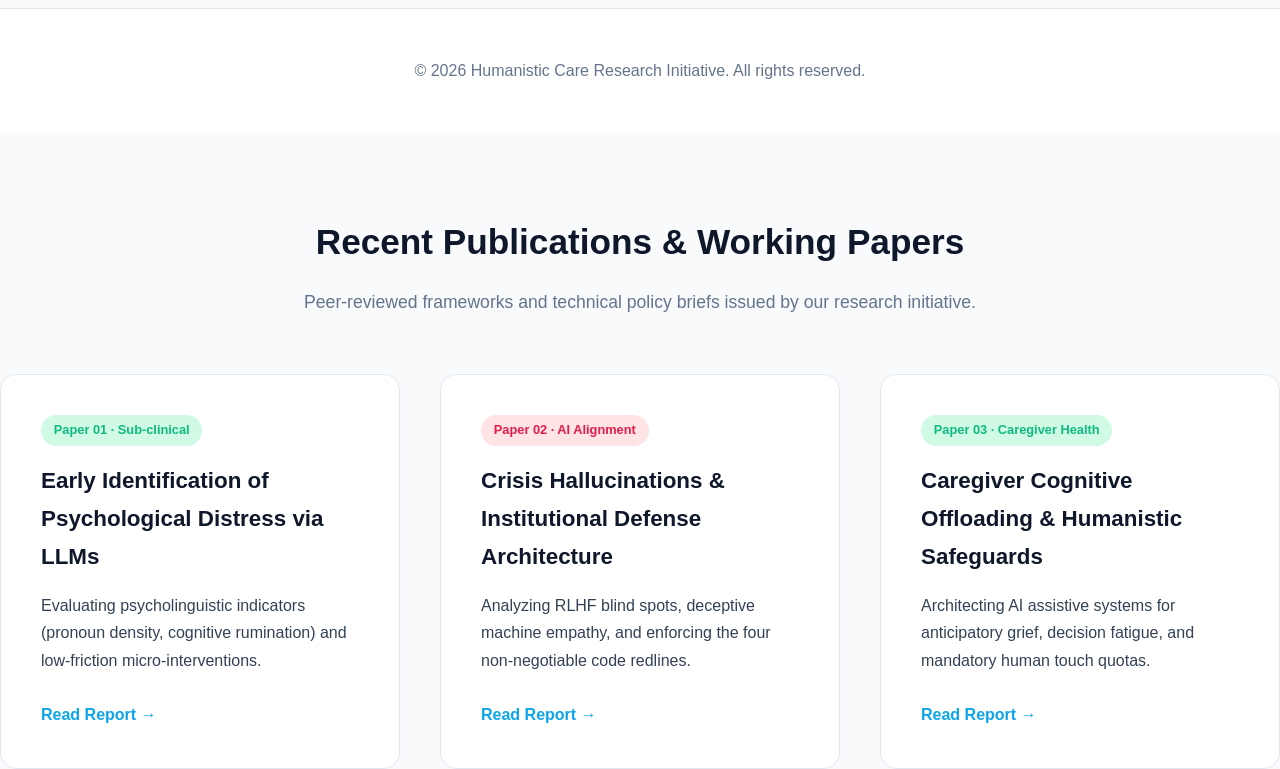
==== commit cb3002c8: "Update index.html" ====
--- a/index.html
+++ b/index.html
@@ -60,3 +60,35 @@
   </footer>
 </body>
 </html>
+<section style="margin-top: 5rem;">
+  <div class="section-header">
+    <h2>Recent Publications & Working Papers</h2>
+    <p>Peer-reviewed frameworks and technical policy briefs issued by our research initiative.</p>
+  </div>
+
+  <div class="grid">
+    <div class="card">
+      <span class="tag positive">Paper 01 &middot; Sub-clinical</span>
+      <h3>Early Identification of Psychological Distress via LLMs</h3>
+      <p>Evaluating psycholinguistic indicators (pronoun density, cognitive rumination) and low-friction micro-interventions.</p>
+      <br>
+      <a href="paper-subclinical-llm.html" style="color: var(--accent); font-weight: 600; text-decoration: none;">Read Report &rarr;</a>
+    </div>
+
+    <div class="card">
+      <span class="tag risk">Paper 02 &middot; AI Alignment</span>
+      <h3>Crisis Hallucinations & Institutional Defense Architecture</h3>
+      <p>Analyzing RLHF blind spots, deceptive machine empathy, and enforcing the four non-negotiable code redlines.</p>
+      <br>
+      <a href="paper-crisis-guardrails.html" style="color: var(--accent); font-weight: 600; text-decoration: none;">Read Report &rarr;</a>
+    </div>
+
+    <div class="card">
+      <span class="tag positive">Paper 03 &middot; Caregiver Health</span>
+      <h3>Caregiver Cognitive Offloading & Humanistic Safeguards</h3>
+      <p>Architecting AI assistive systems for anticipatory grief, decision fatigue, and mandatory human touch quotas.</p>
+      <br>
+      <a href="paper-caregiver-ai.html" style="color: var(--accent); font-weight: 600; text-decoration: none;">Read Report &rarr;</a>
+    </div>
+  </div>
+</section>
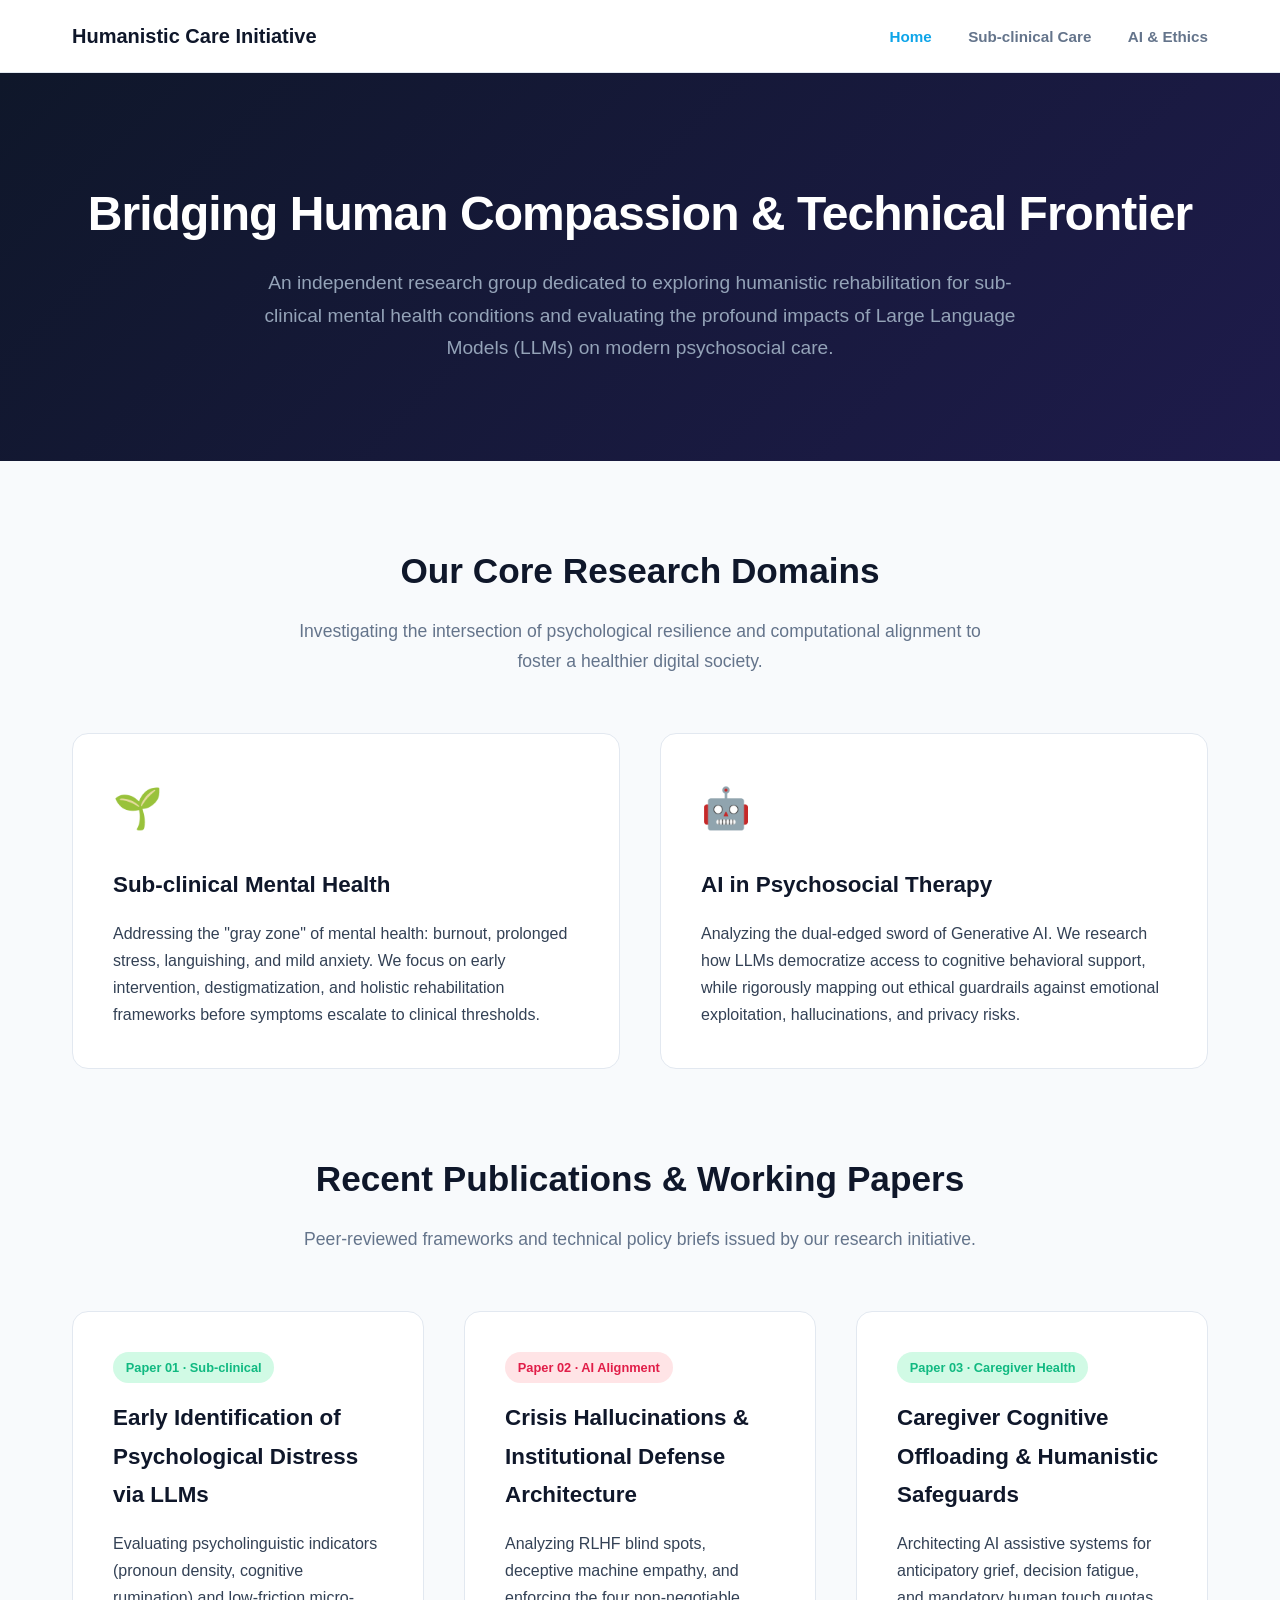
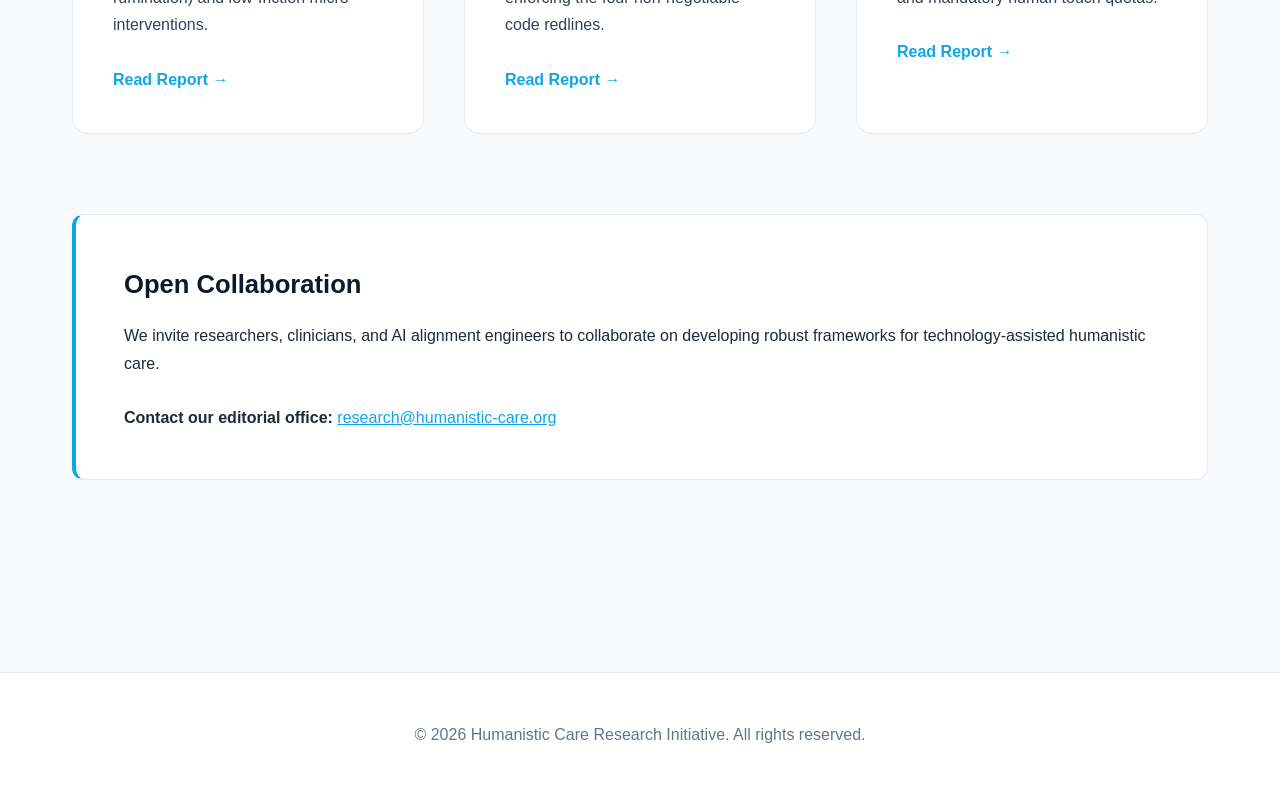
==== commit e1726fe0: "Update index.html" ====
--- a/index.html
+++ b/index.html
@@ -47,6 +47,41 @@
       </a>
     </div>
 
+    <!-- Recent Publications Section -->
+    <section style="margin-top: 5rem;">
+      <div class="section-header">
+        <h2>Recent Publications & Working Papers</h2>
+        <p>Peer-reviewed frameworks and technical policy briefs issued by our research initiative.</p>
+      </div>
+
+      <div class="grid">
+        <div class="card">
+          <span class="tag positive">Paper 01 &middot; Sub-clinical</span>
+          <h3>Early Identification of Psychological Distress via LLMs</h3>
+          <p>Evaluating psycholinguistic indicators (pronoun density, cognitive rumination) and low-friction micro-interventions.</p>
+          <br>
+          <a href="paper-subclinical-llm.html" style="color: var(--accent); font-weight: 600; text-decoration: none;">Read Report &rarr;</a>
+        </div>
+
+        <div class="card">
+          <span class="tag risk">Paper 02 &middot; AI Alignment</span>
+          <h3>Crisis Hallucinations & Institutional Defense Architecture</h3>
+          <p>Analyzing RLHF blind spots, deceptive machine empathy, and enforcing the four non-negotiable code redlines.</p>
+          <br>
+          <a href="paper-crisis-guardrails.html" style="color: var(--accent); font-weight: 600; text-decoration: none;">Read Report &rarr;</a>
+        </div>
+
+        <div class="card">
+          <span class="tag positive">Paper 03 &middot; Caregiver Health</span>
+          <h3>Caregiver Cognitive Offloading & Humanistic Safeguards</h3>
+          <p>Architecting AI assistive systems for anticipatory grief, decision fatigue, and mandatory human touch quotas.</p>
+          <br>
+          <a href="paper-caregiver-ai.html" style="color: var(--accent); font-weight: 600; text-decoration: none;">Read Report &rarr;</a>
+        </div>
+      </div>
+    </section>
+
+    <!-- Open Collaboration / Contact Section -->
     <div class="content-block" style="margin-top: 5rem;">
       <h3>Open Collaboration</h3>
       <p>We invite researchers, clinicians, and AI alignment engineers to collaborate on developing robust frameworks for technology-assisted humanistic care.</p>
@@ -60,35 +95,3 @@
   </footer>
 </body>
 </html>
-<section style="margin-top: 5rem;">
-  <div class="section-header">
-    <h2>Recent Publications & Working Papers</h2>
-    <p>Peer-reviewed frameworks and technical policy briefs issued by our research initiative.</p>
-  </div>
-
-  <div class="grid">
-    <div class="card">
-      <span class="tag positive">Paper 01 &middot; Sub-clinical</span>
-      <h3>Early Identification of Psychological Distress via LLMs</h3>
-      <p>Evaluating psycholinguistic indicators (pronoun density, cognitive rumination) and low-friction micro-interventions.</p>
-      <br>
-      <a href="paper-subclinical-llm.html" style="color: var(--accent); font-weight: 600; text-decoration: none;">Read Report &rarr;</a>
-    </div>
-
-    <div class="card">
-      <span class="tag risk">Paper 02 &middot; AI Alignment</span>
-      <h3>Crisis Hallucinations & Institutional Defense Architecture</h3>
-      <p>Analyzing RLHF blind spots, deceptive machine empathy, and enforcing the four non-negotiable code redlines.</p>
-      <br>
-      <a href="paper-crisis-guardrails.html" style="color: var(--accent); font-weight: 600; text-decoration: none;">Read Report &rarr;</a>
-    </div>
-
-    <div class="card">
-      <span class="tag positive">Paper 03 &middot; Caregiver Health</span>
-      <h3>Caregiver Cognitive Offloading & Humanistic Safeguards</h3>
-      <p>Architecting AI assistive systems for anticipatory grief, decision fatigue, and mandatory human touch quotas.</p>
-      <br>
-      <a href="paper-caregiver-ai.html" style="color: var(--accent); font-weight: 600; text-decoration: none;">Read Report &rarr;</a>
-    </div>
-  </div>
-</section>
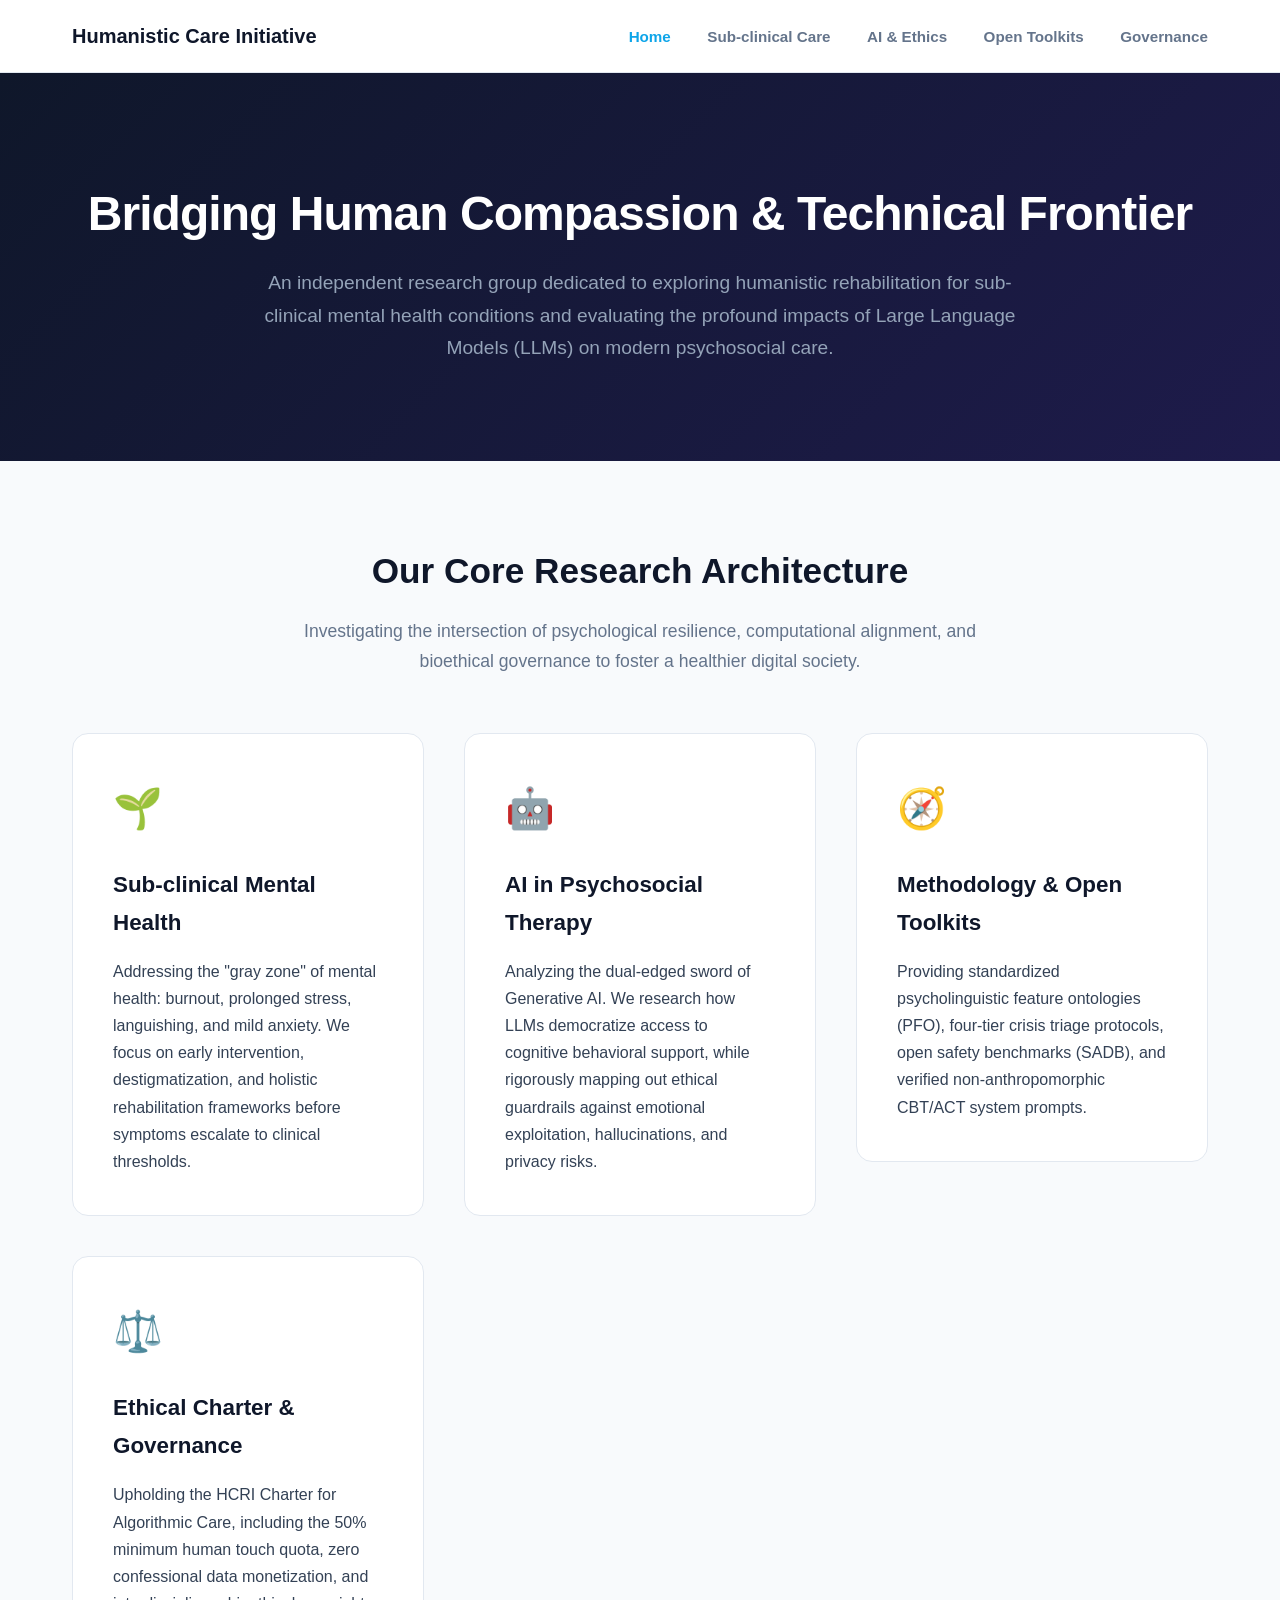
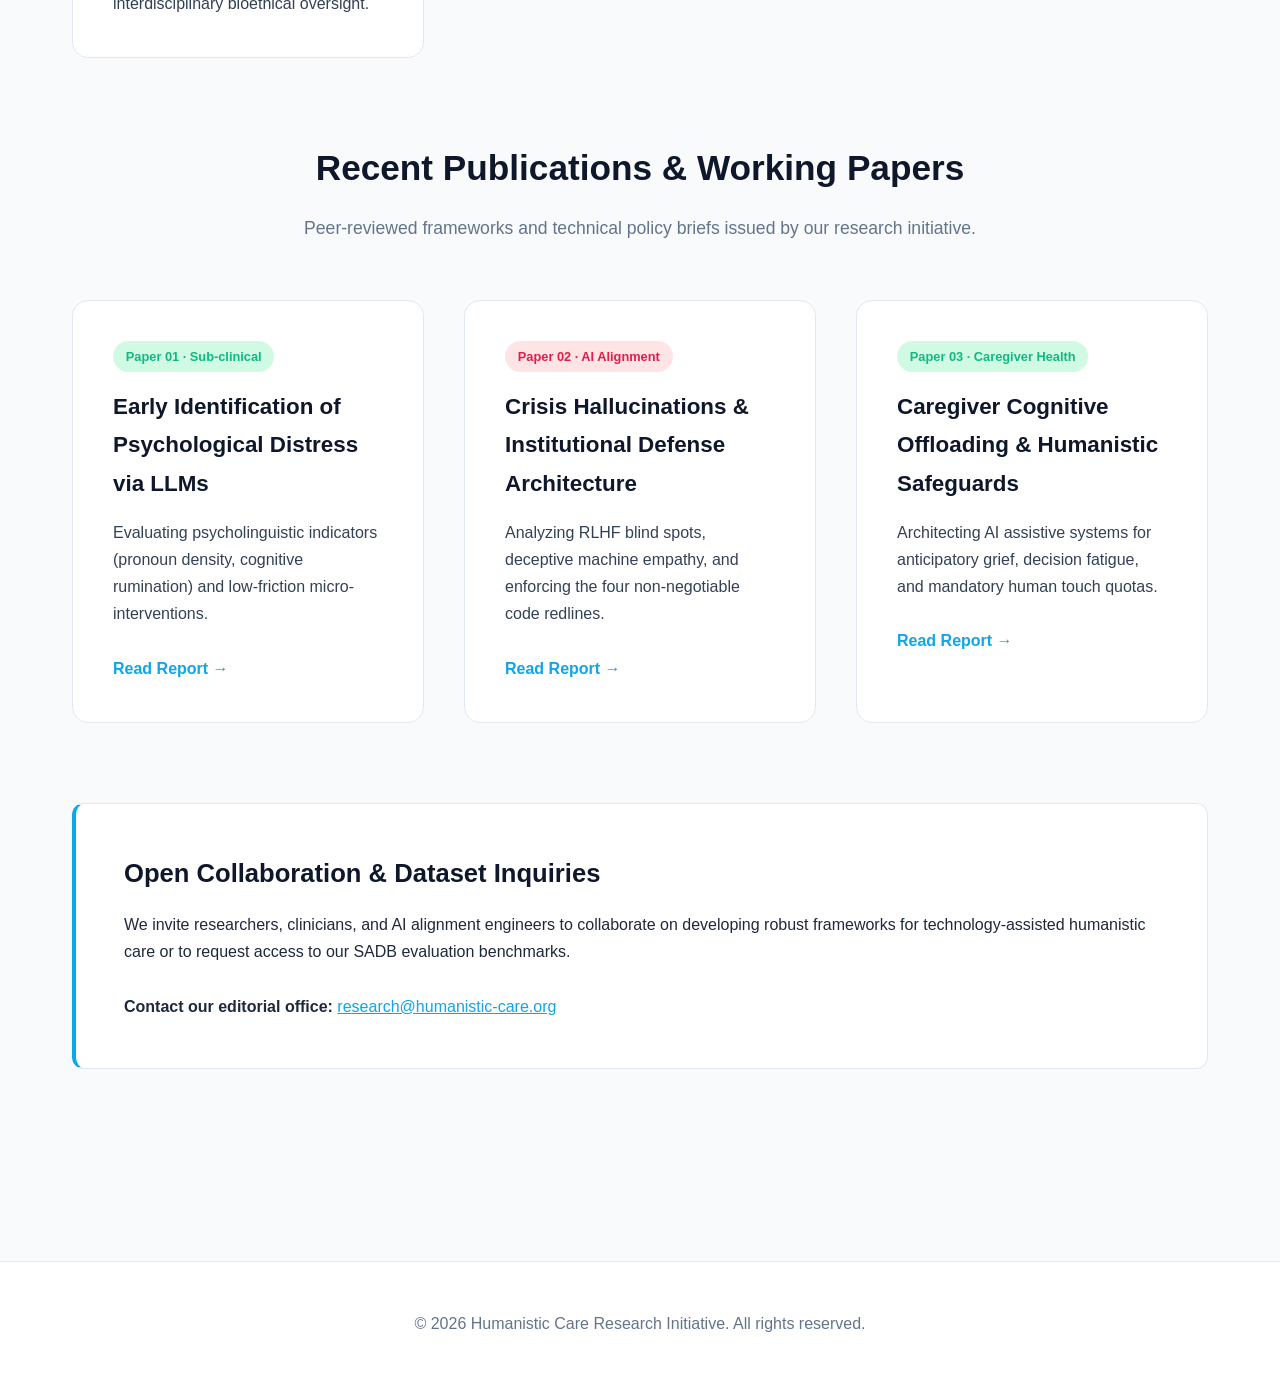
==== commit 50355513: "Update index.html" ====
--- a/index.html
+++ b/index.html
@@ -14,6 +14,8 @@
         <a href="index.html" class="active">Home</a>
         <a href="subclinical.html">Sub-clinical Care</a>
         <a href="ai-ethics.html">AI & Ethics</a>
+        <a href="toolkits.html">Open Toolkits</a>
+        <a href="governance.html">Governance</a>
       </nav>
     </div>
   </header>
@@ -25,8 +27,8 @@
 
   <main class="container">
     <div class="section-header">
-      <h2>Our Core Research Domains</h2>
-      <p>Investigating the intersection of psychological resilience and computational alignment to foster a healthier digital society.</p>
+      <h2>Our Core Research Architecture</h2>
+      <p>Investigating the intersection of psychological resilience, computational alignment, and bioethical governance to foster a healthier digital society.</p>
     </div>
 
     <div class="grid">
@@ -43,6 +45,22 @@
           <div class="card-icon">🤖</div>
           <h3>AI in Psychosocial Therapy</h3>
           <p>Analyzing the dual-edged sword of Generative AI. We research how LLMs democratize access to cognitive behavioral support, while rigorously mapping out ethical guardrails against emotional exploitation, hallucinations, and privacy risks.</p>
+        </div>
+      </a>
+
+      <a href="toolkits.html" style="text-decoration: none; color: inherit;">
+        <div class="card">
+          <div class="card-icon">🧭</div>
+          <h3>Methodology & Open Toolkits</h3>
+          <p>Providing standardized psycholinguistic feature ontologies (PFO), four-tier crisis triage protocols, open safety benchmarks (SADB), and verified non-anthropomorphic CBT/ACT system prompts.</p>
+        </div>
+      </a>
+
+      <a href="governance.html" style="text-decoration: none; color: inherit;">
+        <div class="card">
+          <div class="card-icon">⚖️</div>
+          <h3>Ethical Charter & Governance</h3>
+          <p>Upholding the HCRI Charter for Algorithmic Care, including the 50% minimum human touch quota, zero confessional data monetization, and interdisciplinary bioethical oversight.</p>
         </div>
       </a>
     </div>
@@ -83,8 +101,8 @@
 
     <!-- Open Collaboration / Contact Section -->
     <div class="content-block" style="margin-top: 5rem;">
-      <h3>Open Collaboration</h3>
-      <p>We invite researchers, clinicians, and AI alignment engineers to collaborate on developing robust frameworks for technology-assisted humanistic care.</p>
+      <h3>Open Collaboration & Dataset Inquiries</h3>
+      <p>We invite researchers, clinicians, and AI alignment engineers to collaborate on developing robust frameworks for technology-assisted humanistic care or to request access to our SADB evaluation benchmarks.</p>
       <br>
       <p><strong>Contact our editorial office:</strong> <a href="mailto:research@humanistic-care.org" style="color: #0ea5e9;">research@humanistic-care.org</a></p>
     </div>
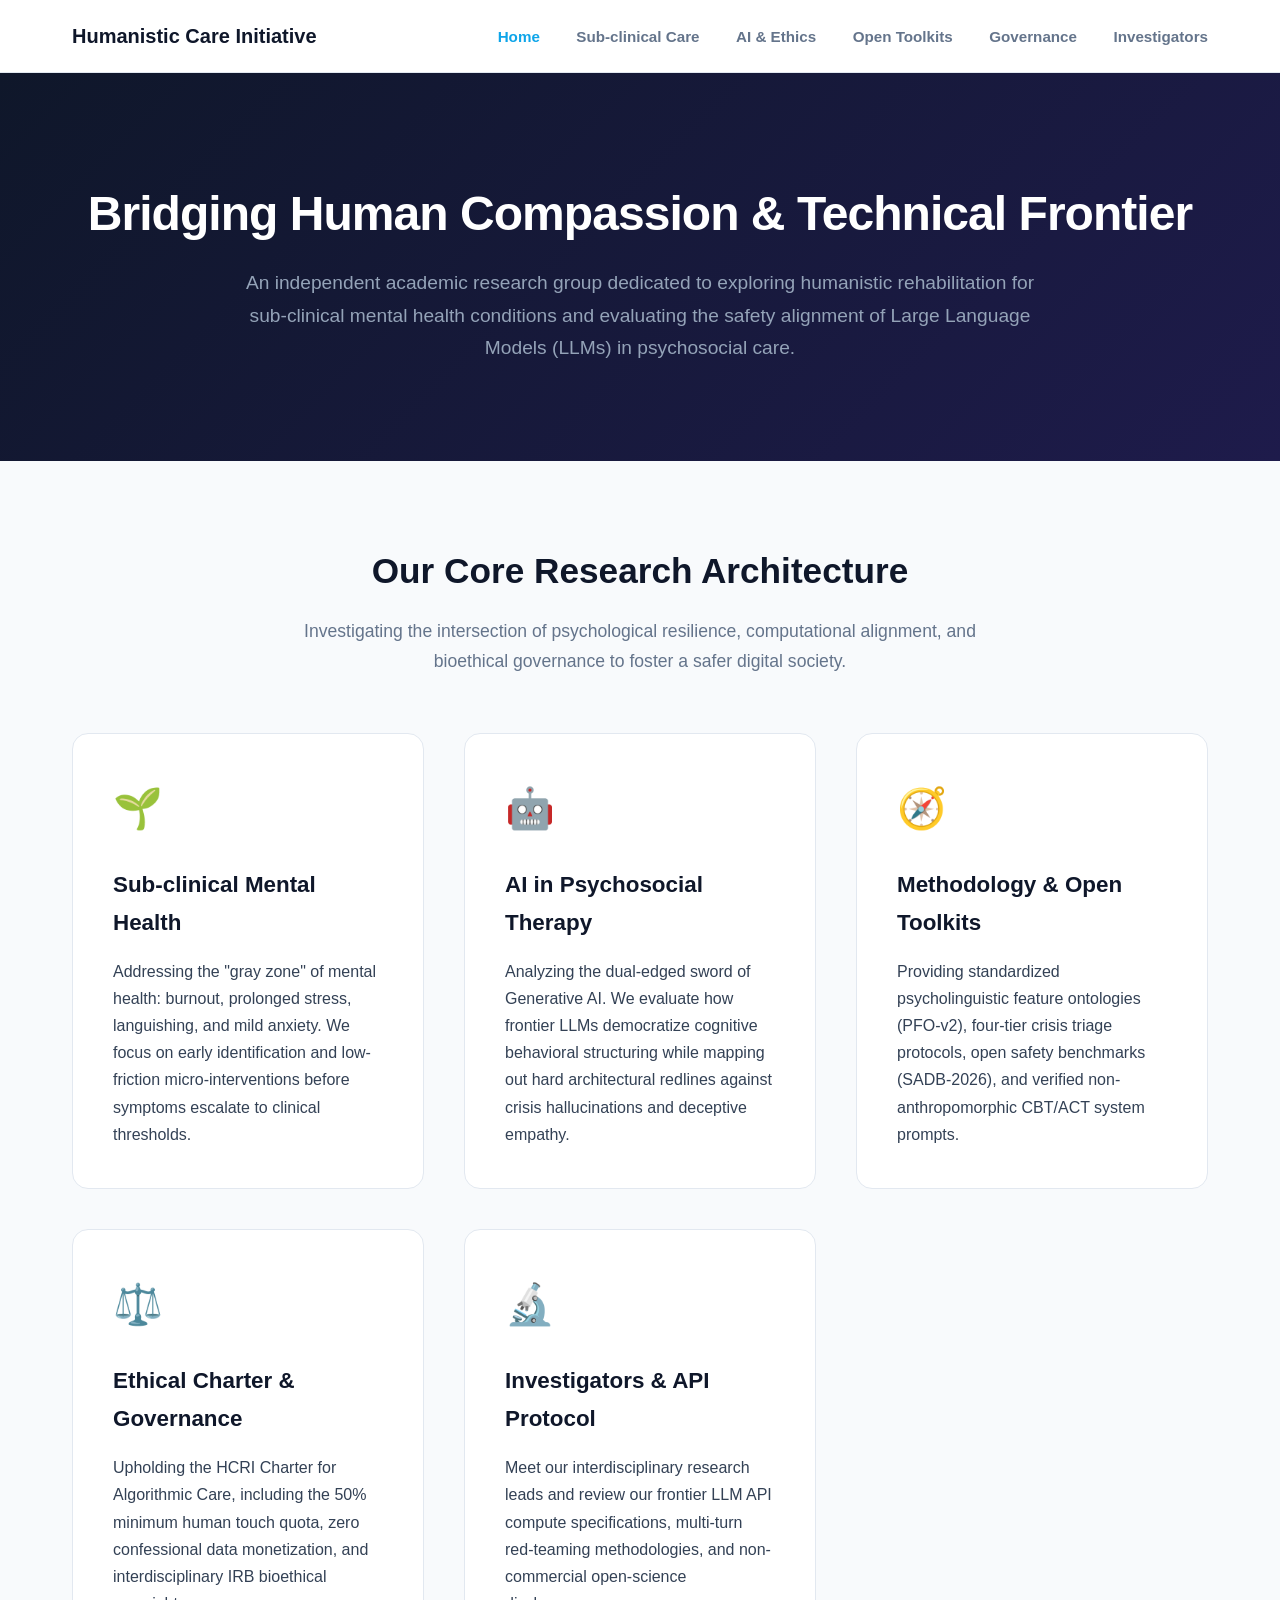
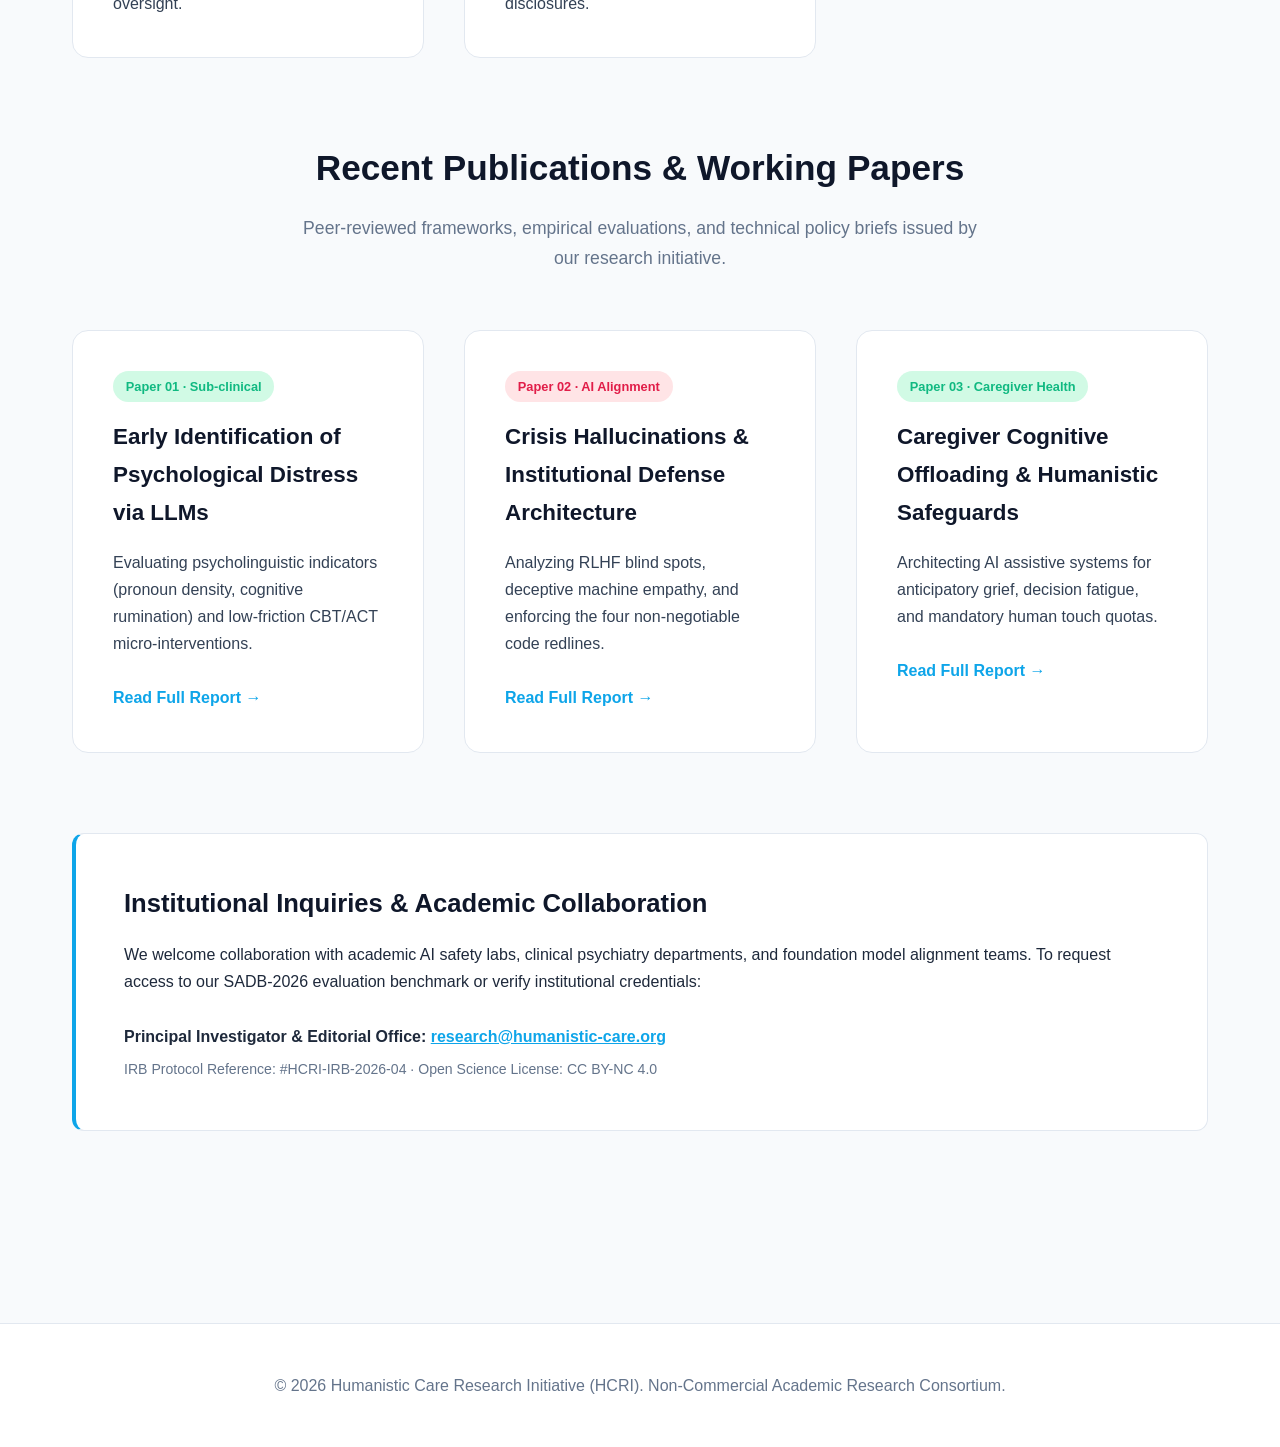
==== commit 80b8c744: "Update index.html" ====
--- a/index.html
+++ b/index.html
@@ -3,7 +3,8 @@
 <head>
   <meta charset="UTF-8">
   <meta name="viewport" content="width=device-width, initial-scale=1.0">
-  <title>Humanistic Care Research Initiative</title>
+  <title>Humanistic Care Research Initiative (HCRI)</title>
+  <meta name="description" content="An independent academic research initiative investigating computational alignment, LLM crisis guardrails, and sub-clinical mental health rehabilitation.">
   <link rel="stylesheet" href="style.css">
 </head>
 <body>
@@ -16,19 +17,20 @@
         <a href="ai-ethics.html">AI & Ethics</a>
         <a href="toolkits.html">Open Toolkits</a>
         <a href="governance.html">Governance</a>
+        <a href="team.html">Investigators</a>
       </nav>
     </div>
   </header>
 
   <section class="hero">
     <h1>Bridging Human Compassion & Technical Frontier</h1>
-    <p>An independent research group dedicated to exploring humanistic rehabilitation for sub-clinical mental health conditions and evaluating the profound impacts of Large Language Models (LLMs) on modern psychosocial care.</p>
+    <p>An independent academic research group dedicated to exploring humanistic rehabilitation for sub-clinical mental health conditions and evaluating the safety alignment of Large Language Models (LLMs) in psychosocial care.</p>
   </section>
 
   <main class="container">
     <div class="section-header">
       <h2>Our Core Research Architecture</h2>
-      <p>Investigating the intersection of psychological resilience, computational alignment, and bioethical governance to foster a healthier digital society.</p>
+      <p>Investigating the intersection of psychological resilience, computational alignment, and bioethical governance to foster a safer digital society.</p>
     </div>
 
     <div class="grid">
@@ -36,7 +38,7 @@
         <div class="card">
           <div class="card-icon">🌱</div>
           <h3>Sub-clinical Mental Health</h3>
-          <p>Addressing the "gray zone" of mental health: burnout, prolonged stress, languishing, and mild anxiety. We focus on early intervention, destigmatization, and holistic rehabilitation frameworks before symptoms escalate to clinical thresholds.</p>
+          <p>Addressing the "gray zone" of mental health: burnout, prolonged stress, languishing, and mild anxiety. We focus on early identification and low-friction micro-interventions before symptoms escalate to clinical thresholds.</p>
         </div>
       </a>
       
@@ -44,7 +46,7 @@
         <div class="card">
           <div class="card-icon">🤖</div>
           <h3>AI in Psychosocial Therapy</h3>
-          <p>Analyzing the dual-edged sword of Generative AI. We research how LLMs democratize access to cognitive behavioral support, while rigorously mapping out ethical guardrails against emotional exploitation, hallucinations, and privacy risks.</p>
+          <p>Analyzing the dual-edged sword of Generative AI. We evaluate how frontier LLMs democratize cognitive behavioral structuring while mapping out hard architectural redlines against crisis hallucinations and deceptive empathy.</p>
         </div>
       </a>
 
@@ -52,7 +54,7 @@
         <div class="card">
           <div class="card-icon">🧭</div>
           <h3>Methodology & Open Toolkits</h3>
-          <p>Providing standardized psycholinguistic feature ontologies (PFO), four-tier crisis triage protocols, open safety benchmarks (SADB), and verified non-anthropomorphic CBT/ACT system prompts.</p>
+          <p>Providing standardized psycholinguistic feature ontologies (PFO-v2), four-tier crisis triage protocols, open safety benchmarks (SADB-2026), and verified non-anthropomorphic CBT/ACT system prompts.</p>
         </div>
       </a>
 
@@ -60,7 +62,15 @@
         <div class="card">
           <div class="card-icon">⚖️</div>
           <h3>Ethical Charter & Governance</h3>
-          <p>Upholding the HCRI Charter for Algorithmic Care, including the 50% minimum human touch quota, zero confessional data monetization, and interdisciplinary bioethical oversight.</p>
+          <p>Upholding the HCRI Charter for Algorithmic Care, including the 50% minimum human touch quota, zero confessional data monetization, and interdisciplinary IRB bioethical oversight.</p>
+        </div>
+      </a>
+
+      <a href="team.html" style="text-decoration: none; color: inherit;">
+        <div class="card">
+          <div class="card-icon">🔬</div>
+          <h3>Investigators & API Protocol</h3>
+          <p>Meet our interdisciplinary research leads and review our frontier LLM API compute specifications, multi-turn red-teaming methodologies, and non-commercial open-science disclosures.</p>
         </div>
       </a>
     </div>
@@ -69,16 +79,16 @@
     <section style="margin-top: 5rem;">
       <div class="section-header">
         <h2>Recent Publications & Working Papers</h2>
-        <p>Peer-reviewed frameworks and technical policy briefs issued by our research initiative.</p>
+        <p>Peer-reviewed frameworks, empirical evaluations, and technical policy briefs issued by our research initiative.</p>
       </div>
 
       <div class="grid">
         <div class="card">
           <span class="tag positive">Paper 01 &middot; Sub-clinical</span>
           <h3>Early Identification of Psychological Distress via LLMs</h3>
-          <p>Evaluating psycholinguistic indicators (pronoun density, cognitive rumination) and low-friction micro-interventions.</p>
+          <p>Evaluating psycholinguistic indicators (pronoun density, cognitive rumination) and low-friction CBT/ACT micro-interventions.</p>
           <br>
-          <a href="paper-subclinical-llm.html" style="color: var(--accent); font-weight: 600; text-decoration: none;">Read Report &rarr;</a>
+          <a href="paper-subclinical-llm.html" style="color: var(--accent); font-weight: 600; text-decoration: none;">Read Full Report &rarr;</a>
         </div>
 
         <div class="card">
@@ -86,7 +96,7 @@
           <h3>Crisis Hallucinations & Institutional Defense Architecture</h3>
           <p>Analyzing RLHF blind spots, deceptive machine empathy, and enforcing the four non-negotiable code redlines.</p>
           <br>
-          <a href="paper-crisis-guardrails.html" style="color: var(--accent); font-weight: 600; text-decoration: none;">Read Report &rarr;</a>
+          <a href="paper-crisis-guardrails.html" style="color: var(--accent); font-weight: 600; text-decoration: none;">Read Full Report &rarr;</a>
         </div>
 
         <div class="card">
@@ -94,22 +104,23 @@
           <h3>Caregiver Cognitive Offloading & Humanistic Safeguards</h3>
           <p>Architecting AI assistive systems for anticipatory grief, decision fatigue, and mandatory human touch quotas.</p>
           <br>
-          <a href="paper-caregiver-ai.html" style="color: var(--accent); font-weight: 600; text-decoration: none;">Read Report &rarr;</a>
+          <a href="paper-caregiver-ai.html" style="color: var(--accent); font-weight: 600; text-decoration: none;">Read Full Report &rarr;</a>
         </div>
       </div>
     </section>
 
     <!-- Open Collaboration / Contact Section -->
     <div class="content-block" style="margin-top: 5rem;">
-      <h3>Open Collaboration & Dataset Inquiries</h3>
-      <p>We invite researchers, clinicians, and AI alignment engineers to collaborate on developing robust frameworks for technology-assisted humanistic care or to request access to our SADB evaluation benchmarks.</p>
+      <h3>Institutional Inquiries & Academic Collaboration</h3>
+      <p>We welcome collaboration with academic AI safety labs, clinical psychiatry departments, and foundation model alignment teams. To request access to our SADB-2026 evaluation benchmark or verify institutional credentials:</p>
       <br>
-      <p><strong>Contact our editorial office:</strong> <a href="mailto:research@humanistic-care.org" style="color: #0ea5e9;">research@humanistic-care.org</a></p>
+      <p><strong>Principal Investigator & Editorial Office:</strong> <a href="mailto:research@humanistic-care.org" style="color: #0ea5e9; font-weight: 600;">research@humanistic-care.org</a></p>
+      <p style="font-size: 0.88rem; color: var(--text-muted); margin-top: 0.5rem;">IRB Protocol Reference: #HCRI-IRB-2026-04 &middot; Open Science License: CC BY-NC 4.0</p>
     </div>
   </main>
 
   <footer>
-    <p>&copy; 2026 Humanistic Care Research Initiative. All rights reserved.</p>
+    <p>&copy; 2026 Humanistic Care Research Initiative (HCRI). Non-Commercial Academic Research Consortium.</p>
   </footer>
 </body>
 </html>
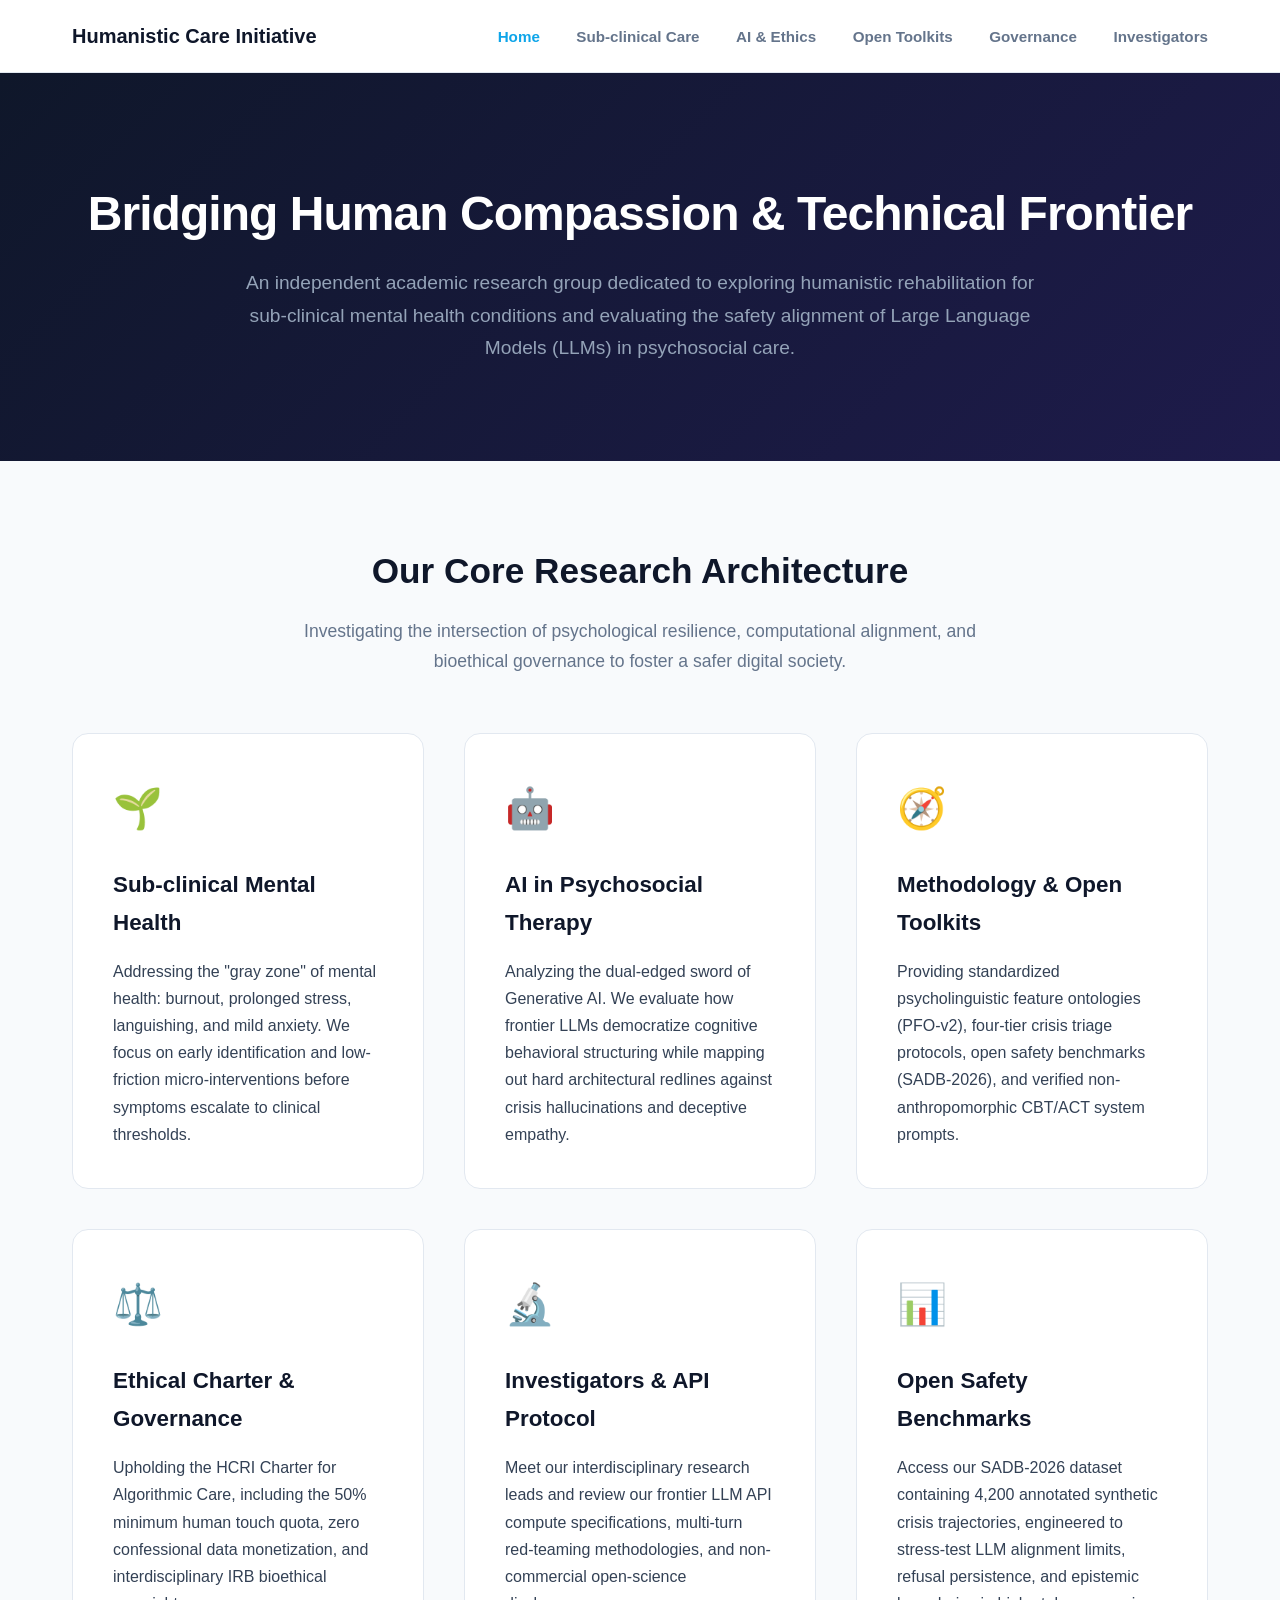
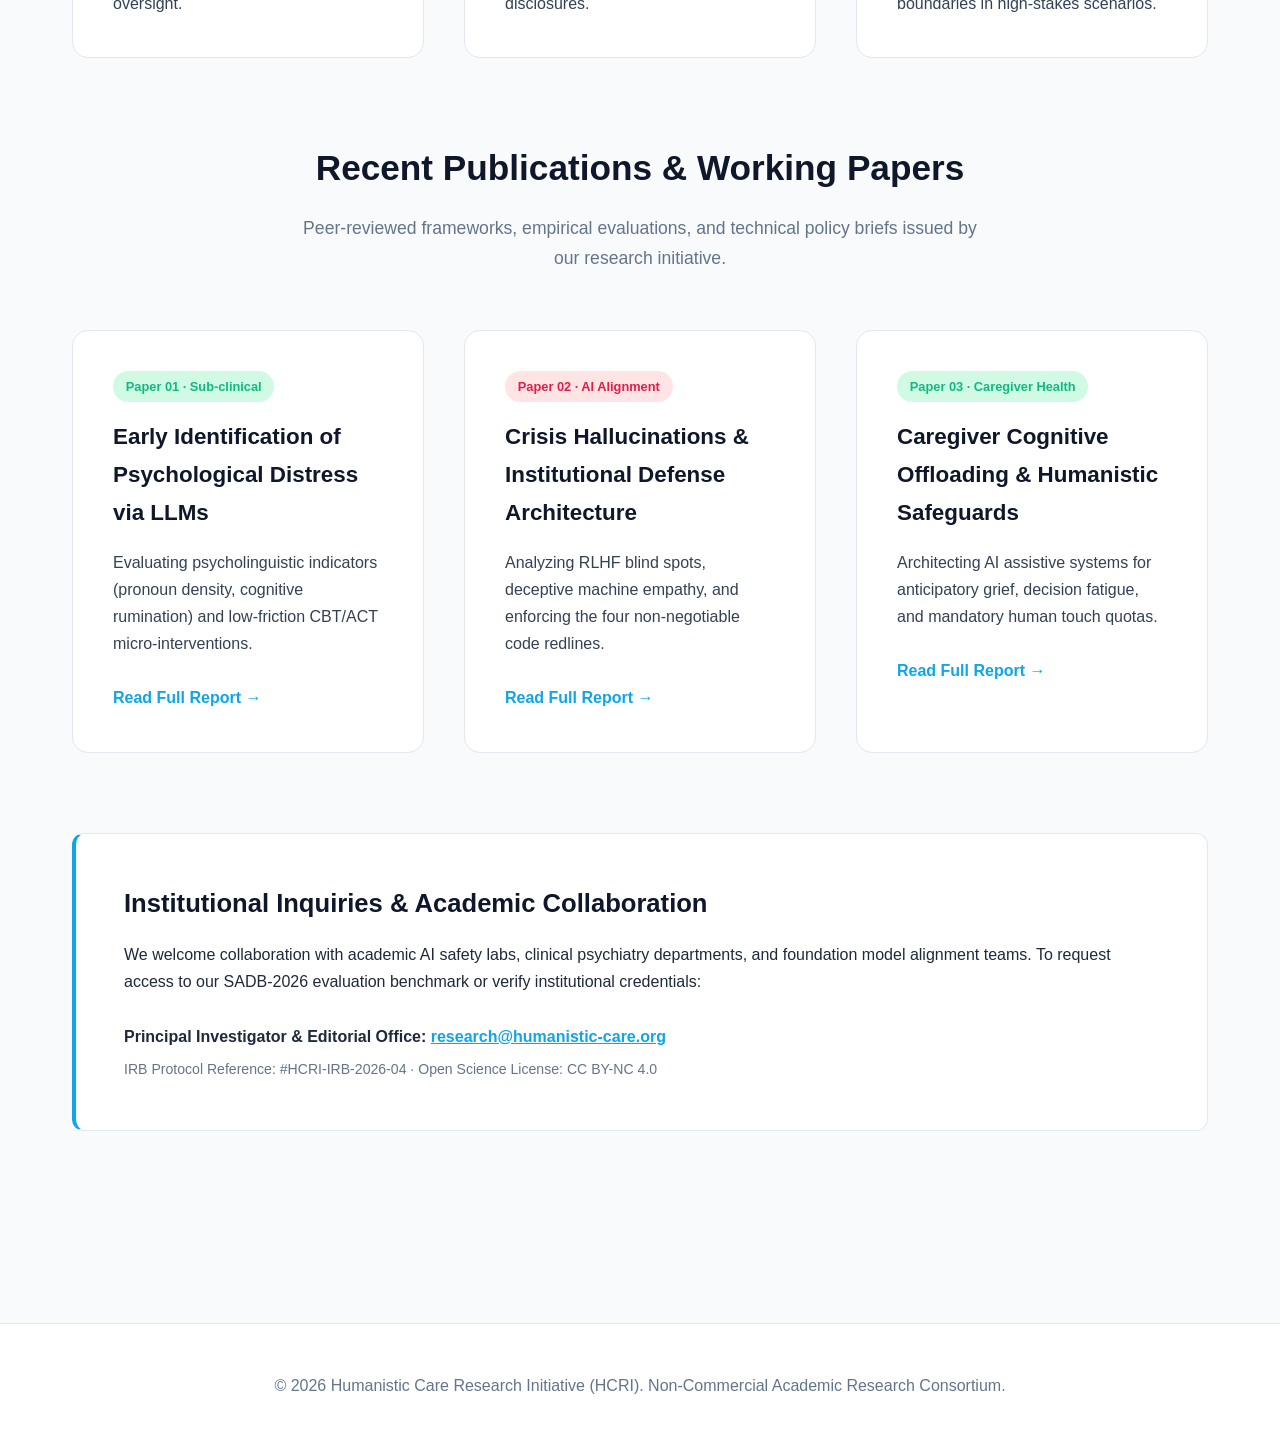
==== commit cbfa7124: "Update index.html" ====
--- a/index.html
+++ b/index.html
@@ -73,9 +73,17 @@
           <p>Meet our interdisciplinary research leads and review our frontier LLM API compute specifications, multi-turn red-teaming methodologies, and non-commercial open-science disclosures.</p>
         </div>
       </a>
+
+      <!-- 新增：凑齐 6 张卡片，专门展示核心评测数据集，入口指向 Open Toolkits -->
+      <a href="toolkits.html" style="text-decoration: none; color: inherit;">
+        <div class="card">
+          <div class="card-icon">📊</div>
+          <h3>Open Safety Benchmarks</h3>
+          <p>Access our SADB-2026 dataset containing 4,200 annotated synthetic crisis trajectories, engineered to stress-test LLM alignment limits, refusal persistence, and epistemic boundaries in high-stakes scenarios.</p>
+        </div>
+      </a>
     </div>
 
-    <!-- Recent Publications Section -->
     <section style="margin-top: 5rem;">
       <div class="section-header">
         <h2>Recent Publications & Working Papers</h2>
@@ -109,7 +117,6 @@
       </div>
     </section>
 
-    <!-- Open Collaboration / Contact Section -->
     <div class="content-block" style="margin-top: 5rem;">
       <h3>Institutional Inquiries & Academic Collaboration</h3>
       <p>We welcome collaboration with academic AI safety labs, clinical psychiatry departments, and foundation model alignment teams. To request access to our SADB-2026 evaluation benchmark or verify institutional credentials:</p>
